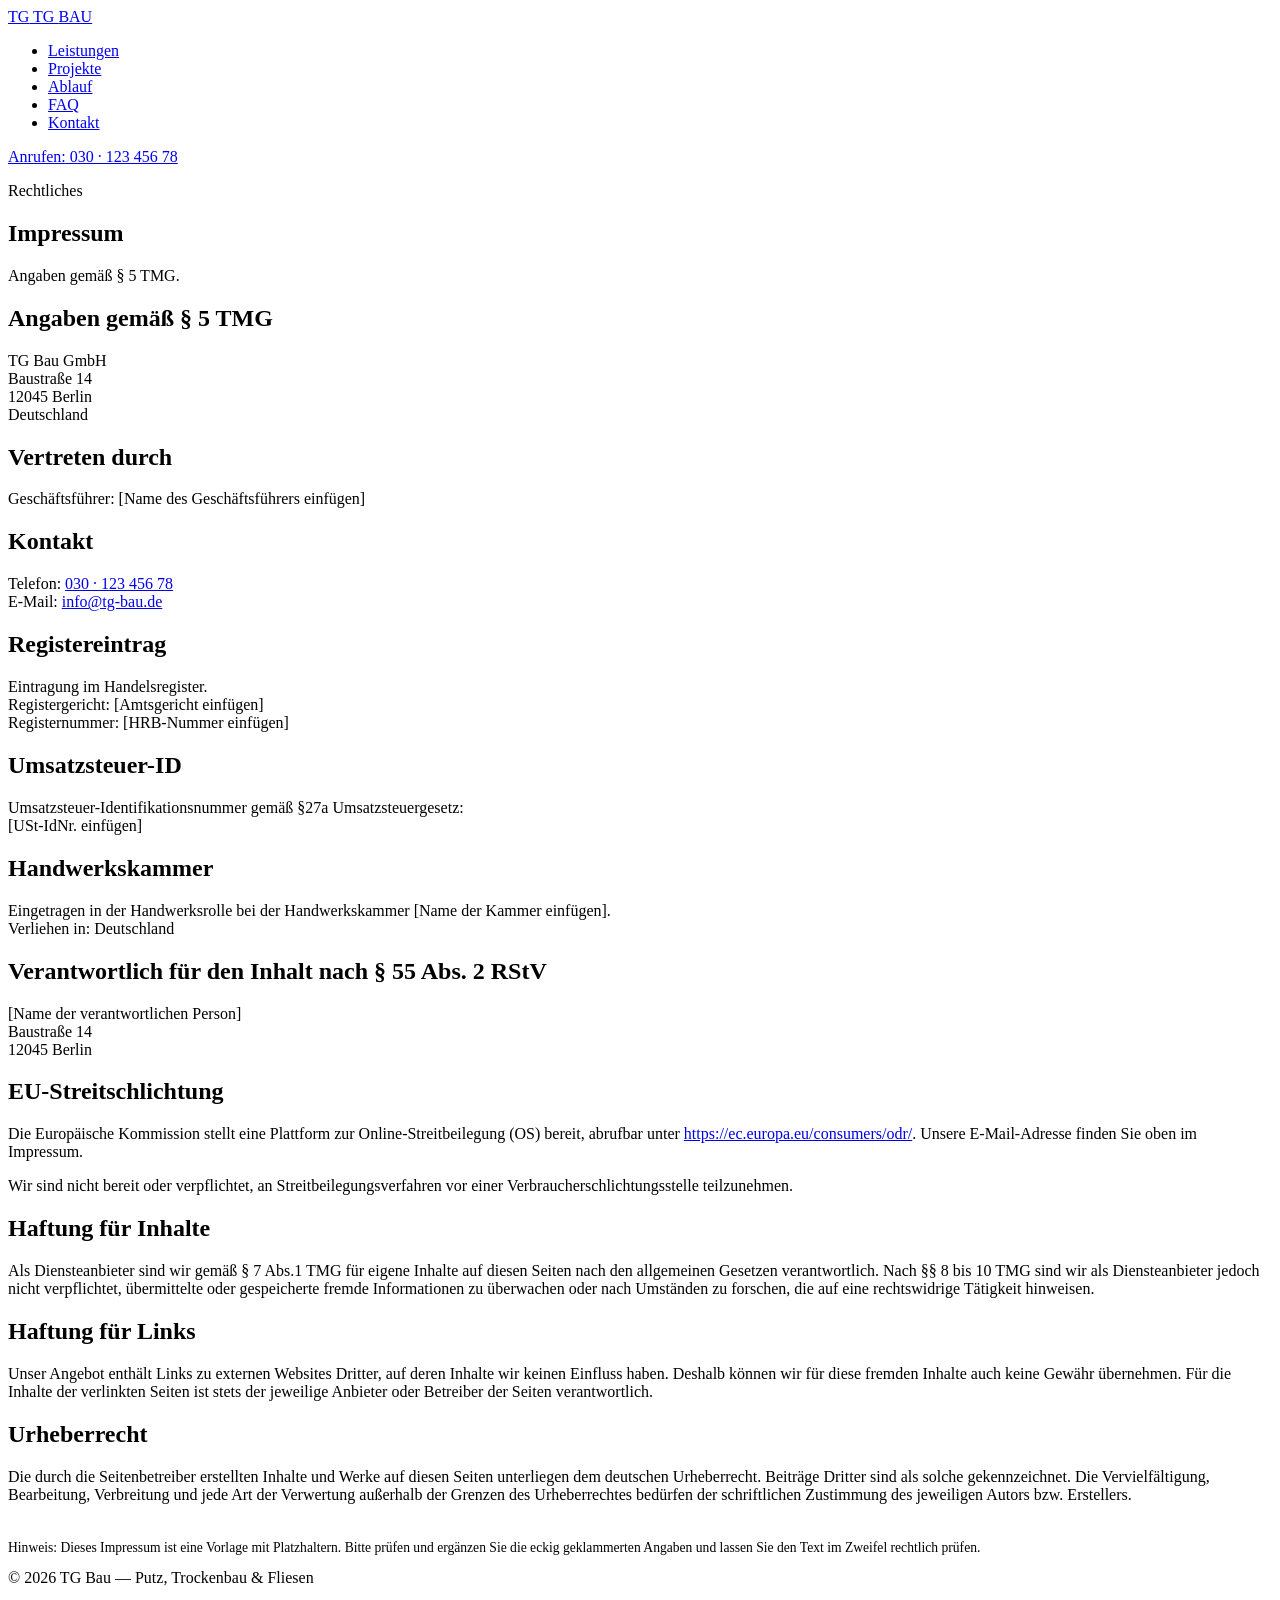
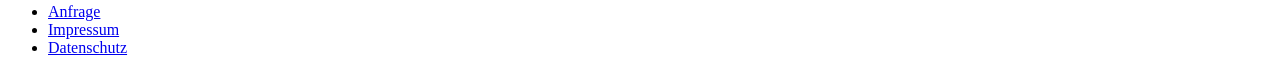
==== index.html @ 4009f26c "Add files via upload" ====
<!DOCTYPE html>
<html lang="de">
<head>
<meta charset="UTF-8">
<meta name="viewport" content="width=device-width, initial-scale=1.0">
<title>Impressum — TG Bau</title>
<link rel="preconnect" href="https://fonts.googleapis.com">
<link rel="preconnect" href="https://fonts.gstatic.com" crossorigin>
<link href="https://fonts.googleapis.com/css2?family=Space+Grotesk:wght@400;500;600;700&family=Inter:wght@400;500;600&family=JetBrains+Mono:wght@400;500&display=swap" rel="stylesheet">
<link rel="stylesheet" href="assets/style.css">
</head>
<body>

<header>
  <nav class="nav">
    <a href="index.html" class="brand">
      <span class="brand-mark">TG</span>
      <span class="brand-text">TG <span>BAU</span></span>
    </a>
    <ul class="nav-links">
      <li><a href="index.html#leistungen">Leistungen</a></li>
      <li><a href="index.html#projekte">Projekte</a></li>
      <li><a href="index.html#ablauf">Ablauf</a></li>
      <li><a href="index.html#faq">FAQ</a></li>
      <li><a href="kontakt.html">Kontakt</a></li>
    </ul>
    <a class="nav-cta" href="tel:+493012345678">
      <span>Anrufen:</span> 030 · 123 456 78
    </a>
  </nav>
</header>

<main>
  <section class="page-header">
    <div class="wrap">
      <p class="eyebrow">Rechtliches</p>
      <h1>Impressum</h1>
      <p>Angaben gemäß § 5 TMG.</p>
    </div>
  </section>

  <section class="legal">
    <div class="wrap">
      <h2>Angaben gemäß § 5 TMG</h2>
      <p>
        TG Bau GmbH<br>
        Baustraße 14<br>
        12045 Berlin<br>
        Deutschland
      </p>

      <h2>Vertreten durch</h2>
      <p>Geschäftsführer: [Name des Geschäftsführers einfügen]</p>

      <h2>Kontakt</h2>
      <p>
        Telefon: <a href="tel:+493012345678">030 · 123 456 78</a><br>
        E-Mail: <a href="mailto:info@tg-bau.de">info@tg-bau.de</a>
      </p>

      <h2>Registereintrag</h2>
      <p>
        Eintragung im Handelsregister.<br>
        Registergericht: [Amtsgericht einfügen]<br>
        Registernummer: [HRB-Nummer einfügen]
      </p>

      <h2>Umsatzsteuer-ID</h2>
      <p>
        Umsatzsteuer-Identifikationsnummer gemäß §27a Umsatzsteuergesetz:<br>
        [USt-IdNr. einfügen]
      </p>

      <h2>Handwerkskammer</h2>
      <p>
        Eingetragen in der Handwerksrolle bei der Handwerkskammer [Name der Kammer einfügen].<br>
        Verliehen in: Deutschland
      </p>

      <h2>Verantwortlich für den Inhalt nach § 55 Abs. 2 RStV</h2>
      <p>
        [Name der verantwortlichen Person]<br>
        Baustraße 14<br>
        12045 Berlin
      </p>

      <h2>EU-Streitschlichtung</h2>
      <p>
        Die Europäische Kommission stellt eine Plattform zur Online-Streitbeilegung (OS) bereit, abrufbar unter
        <a href="https://ec.europa.eu/consumers/odr/" target="_blank" rel="noopener">https://ec.europa.eu/consumers/odr/</a>.
        Unsere E-Mail-Adresse finden Sie oben im Impressum.
      </p>
      <p>
        Wir sind nicht bereit oder verpflichtet, an Streitbeilegungsverfahren vor einer
        Verbraucherschlichtungsstelle teilzunehmen.
      </p>

      <h2>Haftung für Inhalte</h2>
      <p>
        Als Diensteanbieter sind wir gemäß § 7 Abs.1 TMG für eigene Inhalte auf diesen Seiten nach den
        allgemeinen Gesetzen verantwortlich. Nach §§ 8 bis 10 TMG sind wir als Diensteanbieter jedoch nicht
        verpflichtet, übermittelte oder gespeicherte fremde Informationen zu überwachen oder nach Umständen
        zu forschen, die auf eine rechtswidrige Tätigkeit hinweisen.
      </p>

      <h2>Haftung für Links</h2>
      <p>
        Unser Angebot enthält Links zu externen Websites Dritter, auf deren Inhalte wir keinen Einfluss haben.
        Deshalb können wir für diese fremden Inhalte auch keine Gewähr übernehmen. Für die Inhalte der
        verlinkten Seiten ist stets der jeweilige Anbieter oder Betreiber der Seiten verantwortlich.
      </p>

      <h2>Urheberrecht</h2>
      <p>
        Die durch die Seitenbetreiber erstellten Inhalte und Werke auf diesen Seiten unterliegen dem deutschen
        Urheberrecht. Beiträge Dritter sind als solche gekennzeichnet. Die Vervielfältigung, Bearbeitung,
        Verbreitung und jede Art der Verwertung außerhalb der Grenzen des Urheberrechtes bedürfen der
        schriftlichen Zustimmung des jeweiligen Autors bzw. Erstellers.
      </p>

      <p style="margin-top:36px;font-size:0.85rem;">
        Hinweis: Dieses Impressum ist eine Vorlage mit Platzhaltern. Bitte prüfen und ergänzen Sie die
        eckig geklammerten Angaben und lassen Sie den Text im Zweifel rechtlich prüfen.
      </p>
    </div>
  </section>
</main>

<footer>
  <div class="wrap footer-inner">
    <span>© 2026 TG Bau — Putz, Trockenbau &amp; Fliesen</span>
    <ul class="footer-links">
      <li><a href="kontakt.html">Anfrage</a></li>
      <li><a href="impressum.html">Impressum</a></li>
      <li><a href="datenschutz.html">Datenschutz</a></li>
    </ul>
  </div>
</footer>

</body>
</html>
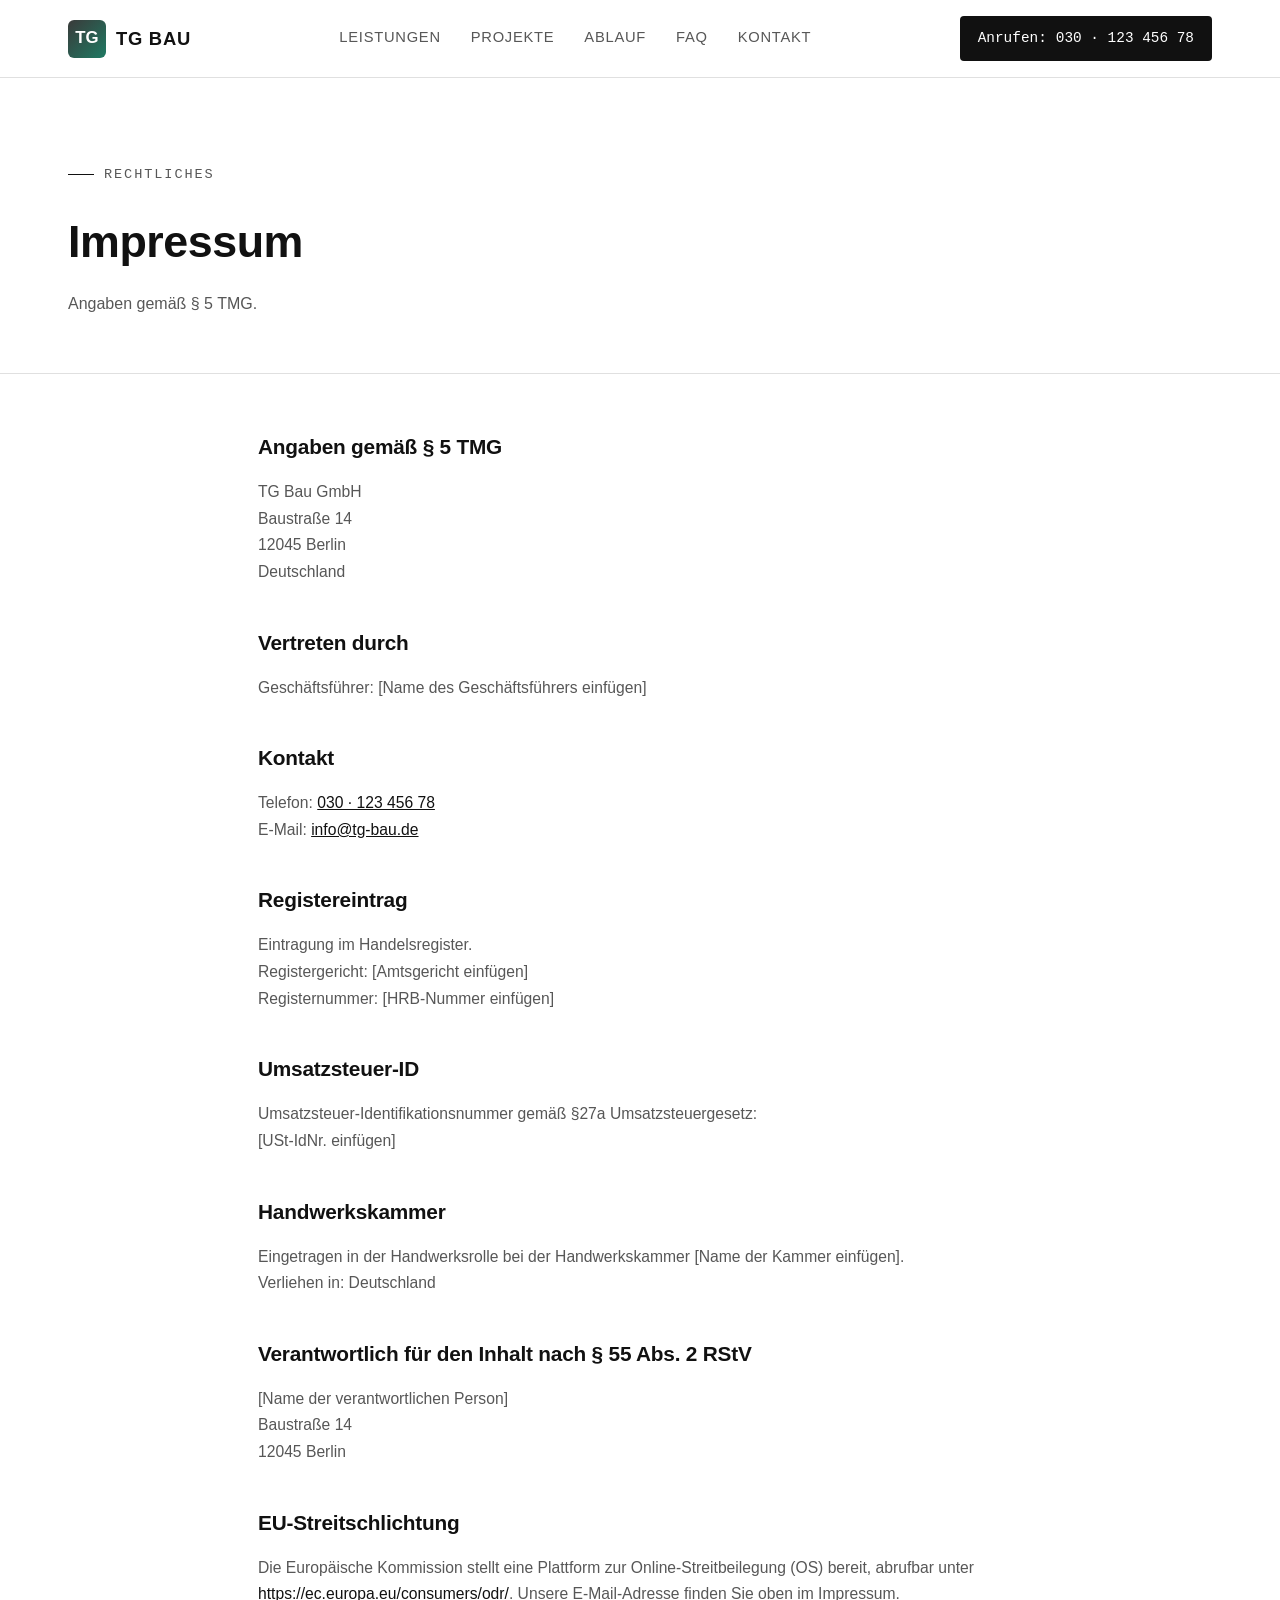
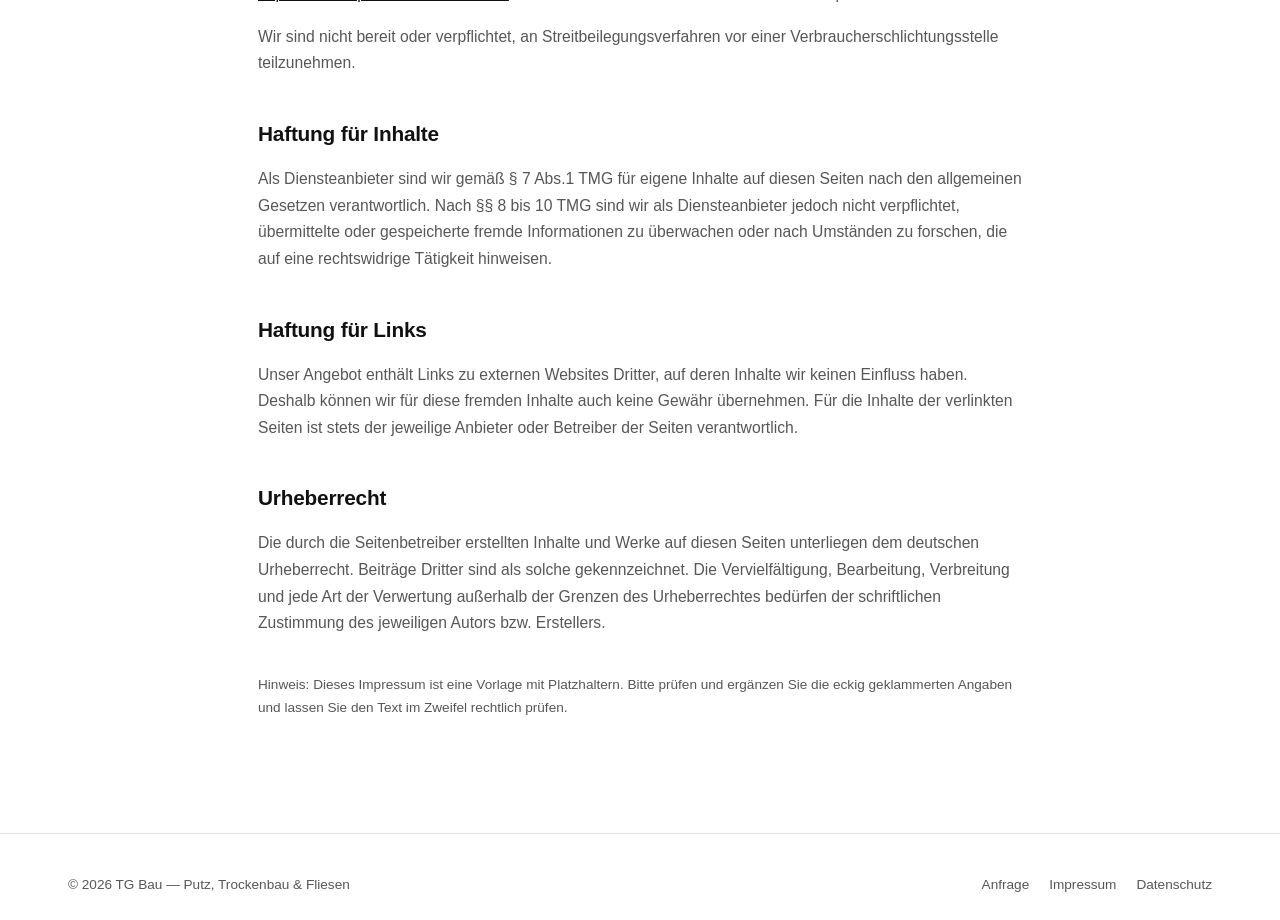
==== commit e5a3ced5: "Update stylesheet link in index.html" ====
--- a/index.html
+++ b/index.html
@@ -7,7 +7,7 @@
 <link rel="preconnect" href="https://fonts.googleapis.com">
 <link rel="preconnect" href="https://fonts.gstatic.com" crossorigin>
 <link href="https://fonts.googleapis.com/css2?family=Space+Grotesk:wght@400;500;600;700&family=Inter:wght@400;500;600&family=JetBrains+Mono:wght@400;500&display=swap" rel="stylesheet">
-<link rel="stylesheet" href="assets/style.css">
+<link rel="stylesheet" href="style.css">
 </head>
 <body>
 
--- a/style.css
+++ b/style.css
@@ -0,0 +1,416 @@
+  :root{
+    --cream:#FFFFFF;
+    --cream-deep:#F5F5F5;
+    --white:#FFFFFF;
+    --ink:#111111;
+    --steel:#575757;
+    --line:rgba(0,0,0,0.12);
+
+    --clay:#3A3A3A;
+    --clay-deep:#111111;
+    --clay-tint:#ECECEC;
+
+    --slate:#2A5C8A;
+    --slate-deep:#1E4260;
+    --slate-tint:#E4ECF3;
+
+    --teal:#1F7A63;
+    --teal-deep:#155845;
+    --teal-tint:#E1F0EA;
+
+    --radius:4px;
+    --maxw:1200px;
+  }
+
+  *{box-sizing:border-box;}
+  html{scroll-behavior:smooth;}
+  body{
+    margin:0;background:var(--cream);color:var(--ink);
+    font-family:'Inter',sans-serif;font-size:16px;line-height:1.6;
+    -webkit-font-smoothing:antialiased;
+  }
+  h1,h2,h3,h4{
+    font-family:'Space Grotesk',sans-serif;
+    letter-spacing:-0.01em;margin:0;color:var(--ink);
+  }
+  .mono{font-family:'JetBrains Mono',monospace;letter-spacing:0.02em;}
+  a{color:inherit;}
+  img,svg{max-width:100%;display:block;}
+  .wrap{max-width:var(--maxw);margin:0 auto;padding:0 28px;}
+
+  a:focus-visible,button:focus-visible,input:focus-visible,textarea:focus-visible,select:focus-visible{
+    outline:3px solid var(--clay-deep);outline-offset:2px;
+  }
+
+  /* ---------- HEADER ---------- */
+  header{
+    position:sticky;top:0;z-index:50;
+    background:rgba(255,255,255,0.9);
+    backdrop-filter:blur(8px);
+    border-bottom:1px solid var(--line);
+  }
+  .nav{
+    display:flex;align-items:center;justify-content:space-between;
+    padding:16px 28px;max-width:var(--maxw);margin:0 auto;
+  }
+  .brand{
+    display:flex;align-items:center;gap:10px;text-decoration:none;
+  }
+  .brand-mark{
+    width:38px;height:38px;border-radius:6px;
+    background:linear-gradient(135deg,var(--clay),var(--teal));
+    display:flex;align-items:center;justify-content:center;
+    font-family:'Space Grotesk',sans-serif;color:var(--white);font-weight:700;font-size:1.05rem;
+    flex-shrink:0;
+  }
+  .brand-text{
+    font-family:'Space Grotesk',sans-serif;font-size:1.15rem;font-weight:700;
+    letter-spacing:0.04em;color:var(--ink);
+  }
+  .brand-text span{color:var(--clay-deep);}
+  .nav-links{display:flex;gap:30px;list-style:none;margin:0;padding:0;}
+  .nav-links li{position:relative;}
+  .nav-links a{
+    color:var(--steel);text-decoration:none;font-size:0.92rem;
+    text-transform:uppercase;letter-spacing:0.05em;
+    padding-bottom:4px;display:inline-block;
+  }
+  .nav-links a::after{
+    content:"";position:absolute;left:0;bottom:-2px;height:2px;width:0%;
+    background:var(--clay);transition:width .25s ease;
+  }
+  .nav-links a:hover{color:var(--ink);}
+  .nav-links a:hover::after{width:100%;}
+  .nav-cta{
+    display:flex;align-items:center;gap:9px;
+    background:var(--ink);color:var(--white);text-decoration:none;
+    font-family:'JetBrains Mono',monospace;font-size:0.9rem;
+    padding:11px 18px;border-radius:var(--radius);
+    transition:background .2s, transform .15s;white-space:nowrap;
+  }
+  .nav-cta:hover{background:var(--clay-deep);transform:translateY(-1px);}
+
+  /* ---------- HERO ---------- */
+  .hero{
+    position:relative;overflow:hidden;padding:96px 0 84px;
+  }
+  .hero-blob{
+    position:absolute;border-radius:50%;filter:blur(50px);opacity:0.35;pointer-events:none;
+    animation:drift 16s ease-in-out infinite;
+  }
+  .blob-a{width:380px;height:380px;background:var(--clay-tint);top:-120px;right:-80px;}
+  .blob-b{width:300px;height:300px;background:var(--teal-tint);bottom:-100px;left:-60px;animation-delay:-8s;}
+  @keyframes drift{
+    0%,100%{transform:translate(0,0) scale(1);}
+    50%{transform:translate(20px,-25px) scale(1.06);}
+  }
+  .hero-facade{
+    position:absolute;right:-40px;top:50%;transform:translateY(-50%);
+    width:46%;max-width:520px;opacity:0.06;pointer-events:none;
+  }
+  .hero-grid{
+    position:relative;z-index:1;display:grid;grid-template-columns:1.05fr 0.95fr;gap:56px;align-items:center;
+  }
+  .eyebrow{
+    font-family:'JetBrains Mono',monospace;color:var(--clay-deep);font-size:0.85rem;
+    letter-spacing:0.14em;text-transform:uppercase;margin-bottom:20px;
+    display:flex;align-items:center;gap:10px;
+  }
+  .eyebrow::before{content:"";width:26px;height:1px;background:var(--clay-deep);}
+  .hero h1{
+    font-size:clamp(2.4rem,5vw,3.8rem);line-height:1.05;font-weight:700;
+  }
+  .hero .word{display:inline-block;opacity:0;transform:translateY(18px);animation:wordIn .6s ease forwards;}
+  .hero .word:nth-child(1){animation-delay:.05s;}
+  .hero .word:nth-child(2){animation-delay:.15s;color:var(--clay-deep);}
+  .hero .word:nth-child(3){animation-delay:.25s;}
+  .hero .word:nth-child(4){animation-delay:.35s;color:var(--slate-deep);}
+  .hero .word:nth-child(5){animation-delay:.45s;}
+  .hero .word:nth-child(6){animation-delay:.55s;color:var(--teal-deep);}
+  @keyframes wordIn{to{opacity:1;transform:translateY(0);}}
+  .hero p.lead{
+    max-width:48ch;margin-top:24px;font-size:1.1rem;color:var(--steel);
+    opacity:0;animation:fadeUp .7s ease forwards;animation-delay:.7s;
+  }
+  .hero-actions{
+    display:flex;gap:14px;flex-wrap:wrap;margin-top:34px;
+    opacity:0;animation:fadeUp .7s ease forwards;animation-delay:.85s;
+  }
+  @keyframes fadeUp{from{opacity:0;transform:translateY(14px);}to{opacity:1;transform:translateY(0);}}
+
+  .btn{
+    display:inline-flex;align-items:center;gap:10px;padding:15px 26px;
+    font-family:'JetBrains Mono',monospace;font-size:0.92rem;text-decoration:none;
+    border-radius:var(--radius);border:1px solid transparent;cursor:pointer;
+    transition:transform .15s ease, background .2s, border-color .2s, box-shadow .2s;
+  }
+  .btn:hover{transform:translateY(-2px);}
+  .btn-primary{background:var(--ink);color:var(--white);box-shadow:0 8px 20px -8px rgba(17,17,17,0.5);}
+  .btn-primary:hover{background:var(--clay-deep);}
+  .btn-outline{border-color:var(--ink);color:var(--ink);}
+  .btn-outline:hover{background:var(--ink);color:var(--white);}
+
+  /* before/after slider */
+  .ba-wrap{
+    position:relative;border-radius:14px;overflow:hidden;
+    aspect-ratio:4/3.1;box-shadow:0 30px 60px -25px rgba(42,38,32,0.35);
+    opacity:0;animation:fadeUp .8s ease forwards;animation-delay:.3s;
+  }
+  .ba-layer{position:absolute;inset:0;}
+  .ba-before{background:
+      radial-gradient(circle at 15% 20%, rgba(0,0,0,0.08) 0, transparent 3%),
+      radial-gradient(circle at 65% 10%, rgba(0,0,0,0.07) 0, transparent 2.6%),
+      radial-gradient(circle at 40% 55%, rgba(0,0,0,0.09) 0, transparent 3.4%),
+      radial-gradient(circle at 80% 60%, rgba(0,0,0,0.06) 0, transparent 2.2%),
+      radial-gradient(circle at 25% 80%, rgba(0,0,0,0.08) 0, transparent 3%),
+      radial-gradient(circle at 90% 90%, rgba(0,0,0,0.07) 0, transparent 2.6%),
+      linear-gradient(160deg,#d7d7d7,#b9b9b9);
+    background-size:220px 220px,190px 190px,240px 240px,180px 180px,210px 210px,200px 200px,100% 100%;
+  }
+  .ba-after{
+    background:linear-gradient(155deg,#ffffff,#f2f2f2 60%,#e6e6e6);
+    clip-path:inset(0 0 0 50%);
+  }
+  .ba-after::after{
+    content:"";position:absolute;inset:0;
+    background:linear-gradient(115deg, transparent 40%, rgba(255,255,255,0.55) 50%, transparent 60%);
+  }
+  .ba-handle{
+    position:absolute;top:0;bottom:0;left:50%;width:3px;background:var(--white);
+    transform:translateX(-50%);box-shadow:0 0 0 1px rgba(0,0,0,0.08);
+    pointer-events:none;
+  }
+  .ba-handle::before{
+    content:"↔";position:absolute;top:50%;left:50%;transform:translate(-50%,-50%);
+    width:44px;height:44px;background:var(--white);border-radius:50%;
+    display:flex;align-items:center;justify-content:center;font-size:1.1rem;color:var(--ink);
+    box-shadow:0 6px 16px -4px rgba(0,0,0,0.3);
+  }
+  .ba-range{
+    position:absolute;inset:0;width:100%;height:100%;margin:0;
+    opacity:0;cursor:ew-resize;appearance:none;
+  }
+  .ba-tag{
+    position:absolute;top:16px;font-family:'JetBrains Mono',monospace;font-size:0.75rem;
+    letter-spacing:0.08em;text-transform:uppercase;color:var(--white);
+    background:rgba(42,38,32,0.55);padding:6px 12px;border-radius:20px;pointer-events:none;
+  }
+  .ba-tag-before{left:16px;}
+  .ba-tag-after{right:16px;}
+  .ba-caption{
+    margin-top:14px;font-family:'JetBrains Mono',monospace;font-size:0.82rem;color:var(--steel);
+    text-align:center;
+  }
+
+  /* ---------- TRUST / STATS ---------- */
+  .stats{background:var(--white);border-top:1px solid var(--line);border-bottom:1px solid var(--line);}
+  .stats-inner{
+    max-width:var(--maxw);margin:0 auto;padding:40px 28px;
+    display:grid;grid-template-columns:repeat(4,1fr);gap:24px;text-align:center;
+  }
+  .stat-num{font-family:'Space Grotesk',sans-serif;font-size:2.4rem;font-weight:700;color:var(--clay-deep);}
+  .stat-lbl{font-family:'JetBrains Mono',monospace;font-size:0.8rem;color:var(--steel);text-transform:uppercase;letter-spacing:0.06em;margin-top:4px;}
+
+  /* ---------- SECTIONS GENERIC ---------- */
+  .section{padding:96px 0;}
+  .section-head{max-width:640px;margin:0 auto 56px;text-align:center;}
+  .section-head .eyebrow{justify-content:center;}
+  .section-head h2{font-size:clamp(1.9rem,4vw,2.6rem);}
+  .section-head p{margin-top:16px;color:var(--steel);font-size:1.05rem;}
+
+  /* ---------- PROJEKTE ---------- */
+  .projects{background:var(--cream-deep);}
+  .project-grid{
+    display:grid;grid-template-columns:repeat(3,1fr);gap:26px;
+  }
+  .project-card{
+    background:var(--white);border-radius:12px;overflow:hidden;
+    border:1px solid var(--line);
+    transition:transform .35s ease, box-shadow .35s ease;
+  }
+  .project-card:hover{transform:translateY(-6px);box-shadow:0 20px 36px -18px rgba(17,17,17,0.25);}
+  .project-thumb{height:150px;position:relative;overflow:hidden;transition:transform .5s ease;}
+  .project-card:hover .project-thumb{transform:scale(1.06);}
+  .project-body{padding:22px 22px 26px;}
+  .project-size{
+    display:inline-block;font-size:0.8rem;color:var(--white);background:var(--ink);
+    padding:5px 11px;border-radius:20px;margin-bottom:12px;
+  }
+  .project-body h3{font-size:1.12rem;margin-bottom:8px;font-weight:600;}
+  .project-body p{margin:0;color:var(--steel);font-size:0.92rem;}
+
+  /* ---------- SERVICES ---------- */
+  .services{background:var(--cream);}
+  .service-cards{display:grid;grid-template-columns:repeat(3,1fr);gap:28px;}
+  .service-card{
+    background:var(--white);border-radius:14px;padding:34px 30px 30px;
+    border:1px solid var(--line);
+    transition:transform .3s ease, box-shadow .3s ease;
+  }
+  .service-card:hover{transform:translateY(-8px);box-shadow:0 24px 40px -20px rgba(42,38,32,0.25);}
+  .swatch{
+    width:100%;height:110px;border-radius:10px;margin-bottom:22px;position:relative;overflow:hidden;
+  }
+  .swatch-putz{
+    background:
+      radial-gradient(circle at 20% 30%, rgba(0,0,0,0.06) 0, transparent 3%),
+      radial-gradient(circle at 60% 15%, rgba(0,0,0,0.05) 0, transparent 2.4%),
+      radial-gradient(circle at 40% 60%, rgba(0,0,0,0.07) 0, transparent 3%),
+      radial-gradient(circle at 80% 70%, rgba(0,0,0,0.05) 0, transparent 2.4%),
+      radial-gradient(circle at 15% 85%, rgba(0,0,0,0.06) 0, transparent 2.8%),
+      linear-gradient(155deg,var(--clay-tint),#d4d4d4);
+    background-size:70px 70px,60px 60px,80px 80px,55px 55px,65px 65px,100% 100%;
+  }
+  .swatch-trockenbau{
+    background:linear-gradient(155deg,var(--slate-tint),#c7dde6);
+    background-image:
+      linear-gradient(155deg,var(--slate-tint),#c7dde6),
+      repeating-linear-gradient(90deg, rgba(55,83,99,0.18) 0 2px, transparent 2px 96px),
+      repeating-linear-gradient(0deg, rgba(55,83,99,0.1) 0 1px, transparent 1px 28px);
+  }
+  .swatch-fliesen{
+    background-image:
+      repeating-linear-gradient(90deg, rgba(31,97,83,0.22) 0 2px, transparent 2px 40px),
+      repeating-linear-gradient(0deg, rgba(31,97,83,0.22) 0 2px, transparent 2px 40px),
+      linear-gradient(155deg,var(--teal-tint),#bfe4d8);
+  }
+  .service-card h3{font-size:1.4rem;margin-bottom:8px;}
+  .service-tag{
+    font-family:'JetBrains Mono',monospace;font-size:0.78rem;text-transform:none;
+    color:var(--steel);margin-bottom:16px;display:block;
+  }
+  .service-list{list-style:none;margin:0 0 22px;padding:0;display:grid;gap:9px;}
+  .service-list li{display:flex;gap:9px;font-size:0.94rem;color:var(--ink);}
+  .service-list li::before{content:"✓";color:var(--clay-deep);font-weight:600;flex-shrink:0;}
+  .service-card.slate .service-list li::before{color:var(--slate-deep);}
+  .service-card.teal .service-list li::before{color:var(--teal-deep);}
+  .service-link{
+    font-family:'JetBrains Mono',monospace;font-size:0.88rem;color:var(--clay-deep);
+    text-decoration:none;display:inline-flex;align-items:center;gap:6px;
+  }
+  .service-card.slate .service-link{color:var(--slate-deep);}
+  .service-card.teal .service-link{color:var(--teal-deep);}
+  .service-link .arrow{transition:transform .2s ease;}
+  .service-link:hover .arrow{transform:translateX(4px);}
+
+  /* ---------- ABLAUF ---------- */
+  .process{background:var(--white);}
+  .process-steps{display:grid;grid-template-columns:repeat(4,1fr);gap:22px;}
+  .step{
+    background:var(--cream);border-radius:12px;padding:28px 22px;
+    border:1px solid var(--line);position:relative;
+  }
+  .step-num{
+    font-family:'JetBrains Mono',monospace;color:var(--clay-deep);font-size:0.85rem;
+    display:inline-flex;align-items:center;justify-content:center;
+    width:30px;height:30px;border-radius:50%;background:var(--clay-tint);
+    margin-bottom:16px;
+  }
+  .step h4{font-size:1.08rem;margin-bottom:8px;}
+  .step p{margin:0;color:var(--steel);font-size:0.92rem;}
+
+  /* ---------- FAQ ---------- */
+  .faq{background:var(--cream);}
+  .faq-list{max-width:760px;margin:0 auto;display:grid;gap:12px;}
+  .faq-item{background:var(--white);border:1px solid var(--line);border-radius:10px;overflow:hidden;}
+  .faq-q{
+    width:100%;text-align:left;background:none;border:none;cursor:pointer;
+    padding:20px 22px;display:flex;justify-content:space-between;align-items:center;gap:16px;
+    font-family:'Space Grotesk',sans-serif;font-size:1.02rem;text-transform:none;letter-spacing:0;color:var(--ink);
+  }
+  .faq-q .plus{
+    width:26px;height:26px;border-radius:50%;background:var(--clay-tint);color:var(--clay-deep);
+    flex-shrink:0;display:flex;align-items:center;justify-content:center;
+    transition:transform .3s ease, background .3s ease;font-size:1rem;
+  }
+  .faq-item.open .faq-q .plus{transform:rotate(135deg);background:var(--clay);color:var(--white);}
+  .faq-a{
+    max-height:0;overflow:hidden;transition:max-height .35s ease;
+  }
+  .faq-a p{margin:0;padding:0 22px 20px;color:var(--steel);font-size:0.96rem;}
+
+  /* ---------- CONTACT ---------- */
+  .contact{background:var(--ink);color:var(--white);}
+  .contact .eyebrow{color:var(--clay-tint);}
+  .contact .eyebrow::before{background:var(--clay-tint);}
+  .contact .section-head p{color:#cfc9bd;}
+  .contact-grid{display:grid;grid-template-columns:1.1fr 1fr;gap:56px;}
+  form{display:grid;gap:16px;}
+  .form-row{display:grid;grid-template-columns:1fr 1fr;gap:16px;}
+  label{
+    font-family:'JetBrains Mono',monospace;font-size:0.74rem;text-transform:uppercase;
+    letter-spacing:0.08em;color:#cfc9bd;display:block;margin-bottom:8px;
+  }
+  input,textarea,select{
+    width:100%;padding:13px 14px;background:rgba(255,255,255,0.07);
+    border:1px solid rgba(255,255,255,0.2);border-radius:var(--radius);
+    color:var(--white);font-family:'Inter',sans-serif;font-size:0.98rem;
+  }
+  input::placeholder,textarea::placeholder{color:rgba(255,255,255,0.4);}
+  textarea{resize:vertical;min-height:110px;}
+  .form-submit{
+    margin-top:4px;background:var(--clay);color:var(--white);border:none;
+    padding:15px 26px;font-family:'JetBrains Mono',monospace;font-size:0.92rem;
+    border-radius:var(--radius);cursor:pointer;justify-self:start;
+    transition:background .2s, transform .15s;
+  }
+  .form-submit:hover{background:var(--clay-deep);transform:translateY(-2px);}
+  .form-note{font-size:0.82rem;color:#a8a191;margin-top:2px;}
+  .contact-info dt{
+    font-family:'JetBrains Mono',monospace;font-size:0.75rem;color:var(--clay-tint);
+    text-transform:uppercase;letter-spacing:0.1em;margin-top:24px;
+  }
+  .contact-info dt:first-child{margin-top:0;}
+  .contact-info dd{margin:6px 0 0;font-size:1.08rem;}
+  .contact-info a{text-decoration:none;color:var(--white);border-bottom:1px solid rgba(255,255,255,0.3);}
+  .contact-info a:hover{border-color:var(--clay-tint);color:var(--clay-tint);}
+
+  /* ---------- FOOTER ---------- */
+  footer{background:#FFFFFF;padding:40px 0 24px;border-top:1px solid var(--line);}
+  .footer-inner{
+    display:flex;justify-content:space-between;align-items:center;flex-wrap:wrap;gap:14px;
+    font-size:0.85rem;color:var(--steel);
+  }
+  .footer-links{display:flex;gap:20px;list-style:none;padding:0;margin:0;}
+  .footer-links a{text-decoration:none;color:var(--steel);}
+  .footer-links a:hover{color:var(--clay-deep);}
+
+  /* ---------- REVEAL ---------- */
+  .reveal{opacity:0;transform:translateY(24px);transition:opacity .7s ease, transform .7s ease;}
+  .reveal.is-visible{opacity:1;transform:translateY(0);}
+
+  @media (prefers-reduced-motion: reduce){
+    html{scroll-behavior:auto;}
+    .reveal,.hero .word,.hero p.lead,.hero-actions,.ba-wrap{opacity:1;transform:none;animation:none;}
+    .hero-blob{animation:none;}
+    .btn:hover,.service-card:hover{transform:none;}
+  }
+
+  /* ---------- RESPONSIVE ---------- */
+  @media (max-width: 980px){
+    .nav-links{display:none;}
+    .hero-grid{grid-template-columns:1fr;}
+    .service-cards{grid-template-columns:1fr;}
+    .project-grid{grid-template-columns:1fr 1fr;}
+    .process-steps{grid-template-columns:1fr 1fr;}
+    .contact-grid{grid-template-columns:1fr;}
+    .stats-inner{grid-template-columns:1fr 1fr;}
+  }
+  @media (max-width: 560px){
+    .form-row{grid-template-columns:1fr;}
+    .process-steps{grid-template-columns:1fr;}
+    .project-grid{grid-template-columns:1fr;}
+    .nav-cta span{display:none;}
+  }
+
+  /* ---------- EINFACHE INHALTSSEITEN (Impressum, Datenschutz, Kontakt) ---------- */
+  .page-header{padding:72px 0 40px;border-bottom:1px solid var(--line);}
+  .page-header h1{font-size:clamp(2rem,4vw,2.8rem);}
+  .page-header p{color:var(--steel);margin-top:14px;max-width:60ch;}
+  .legal{padding:56px 0 100px;}
+  .legal .wrap{max-width:820px;}
+  .legal h2{font-size:1.3rem;margin-top:40px;margin-bottom:12px;}
+  .legal h2:first-child{margin-top:0;}
+  .legal p, .legal li{color:var(--steel);font-size:0.98rem;line-height:1.7;}
+  .legal a{color:var(--ink);text-decoration:underline;}
+  .legal ul{padding-left:20px;}
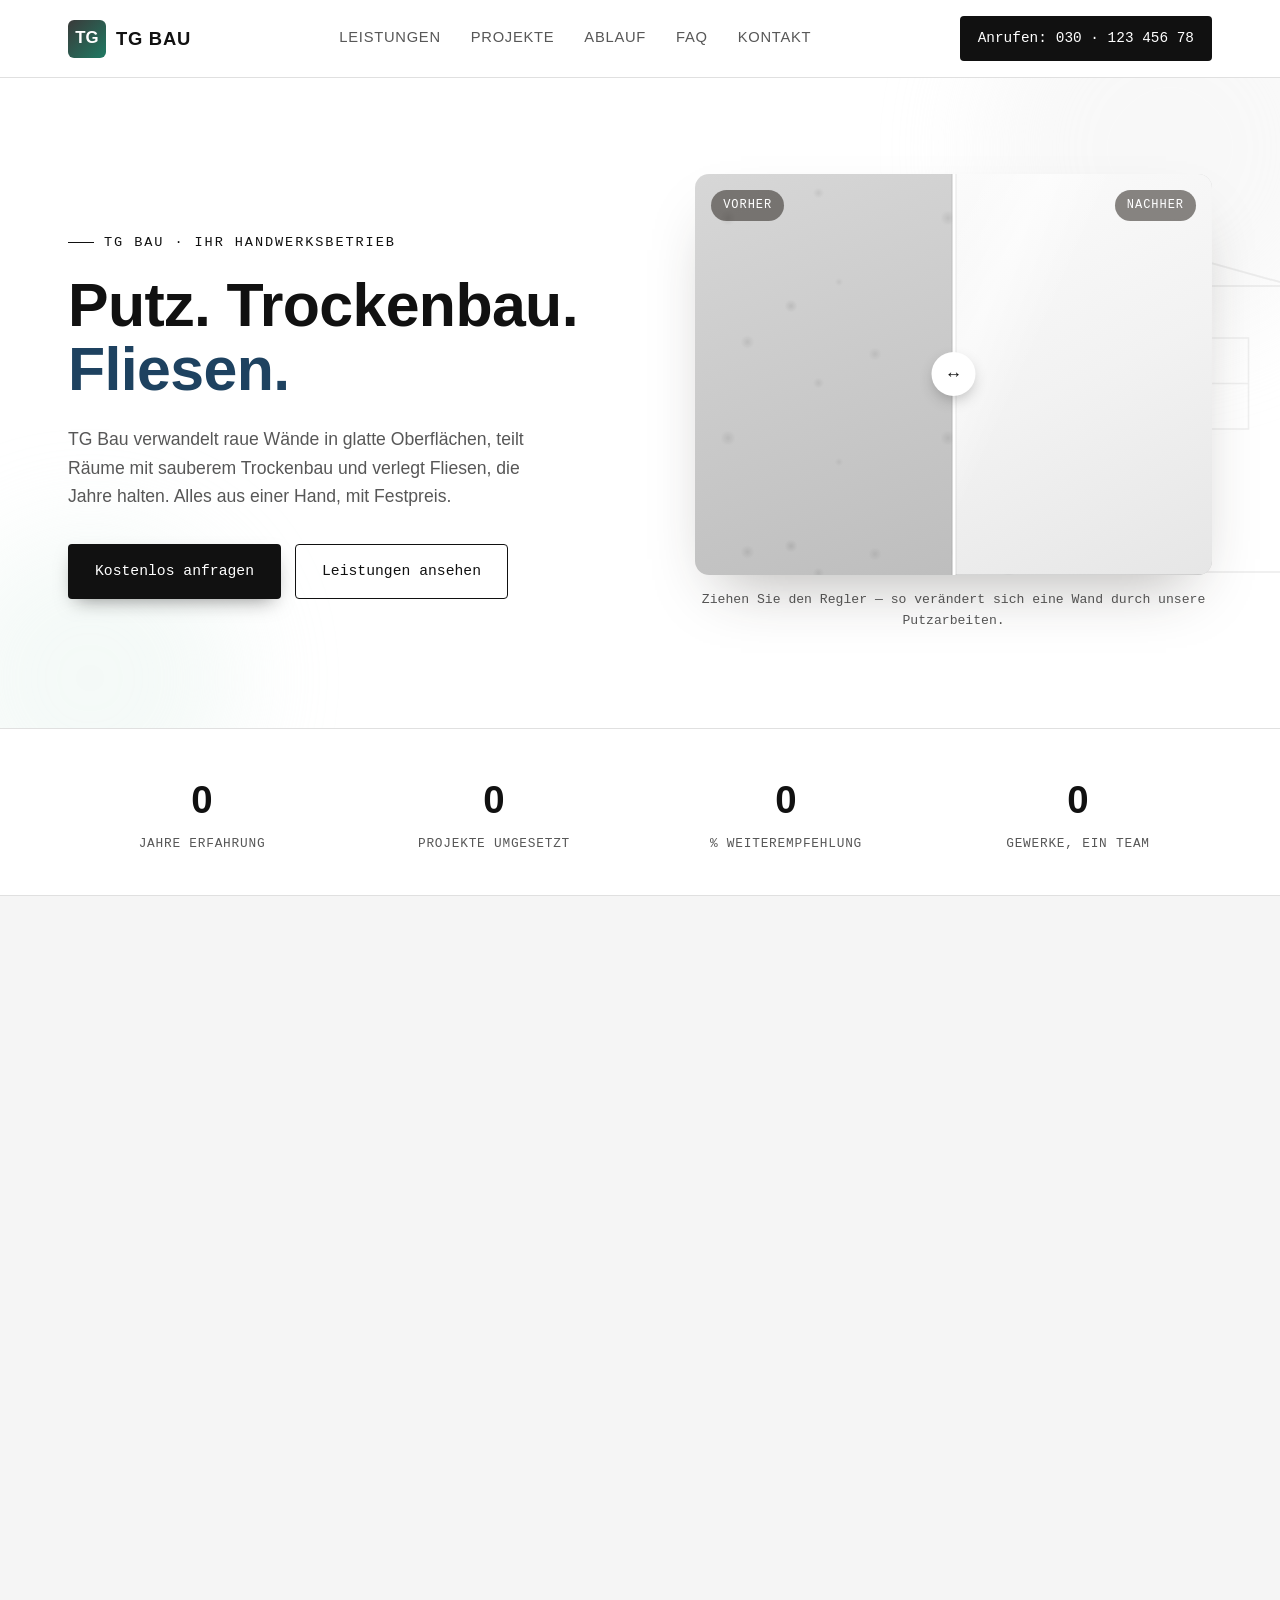
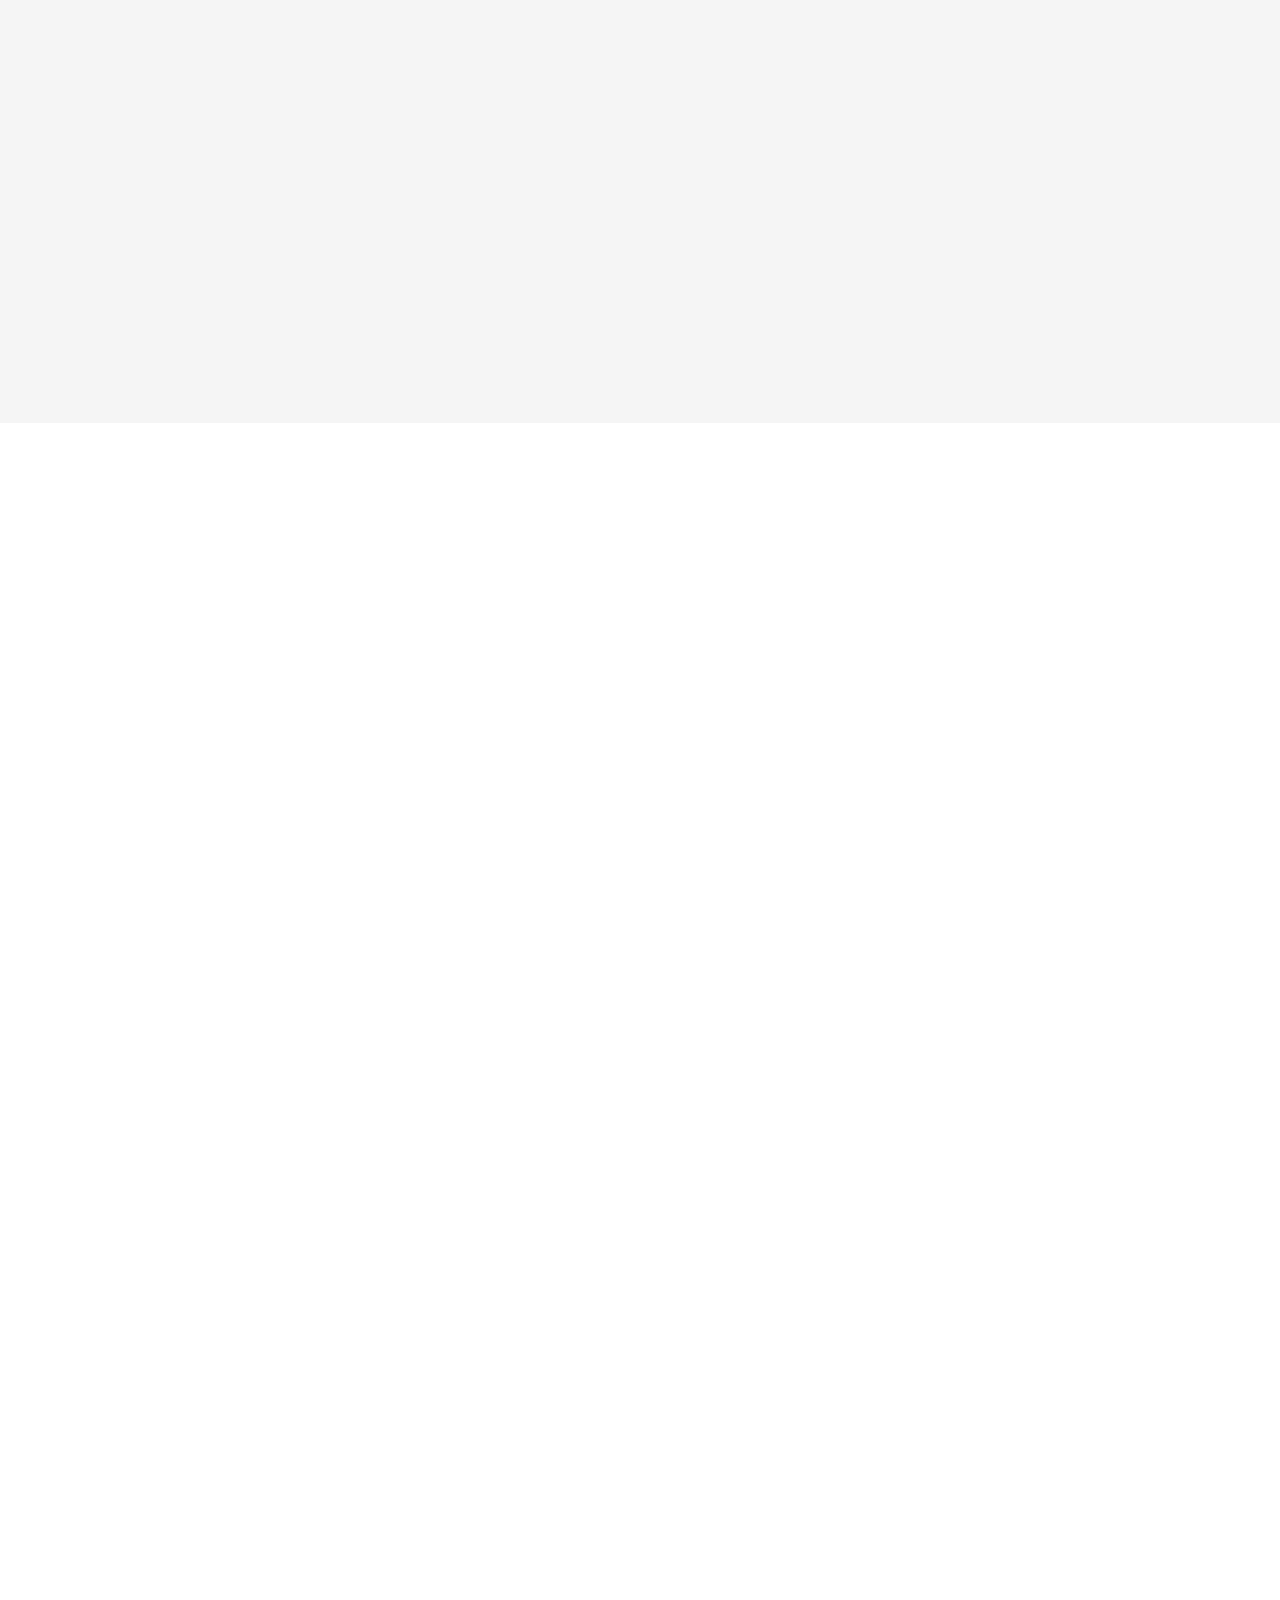
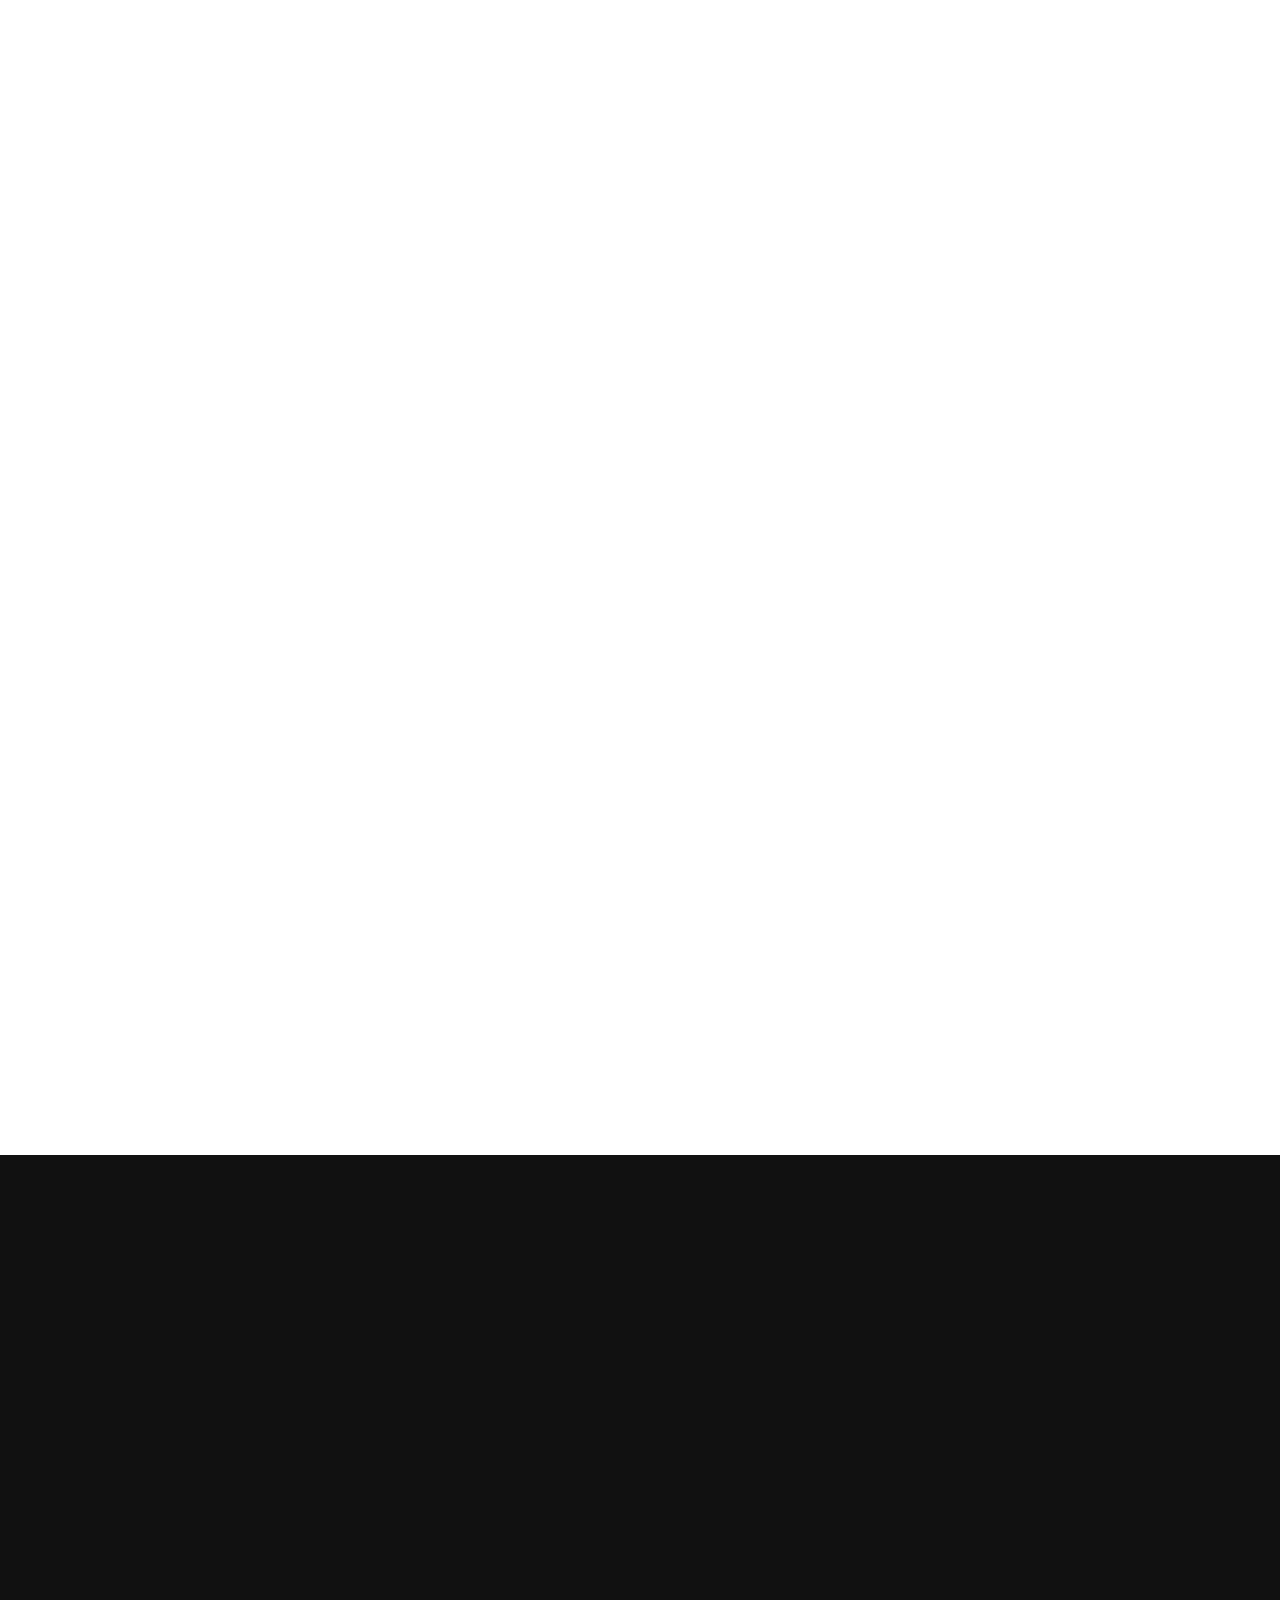
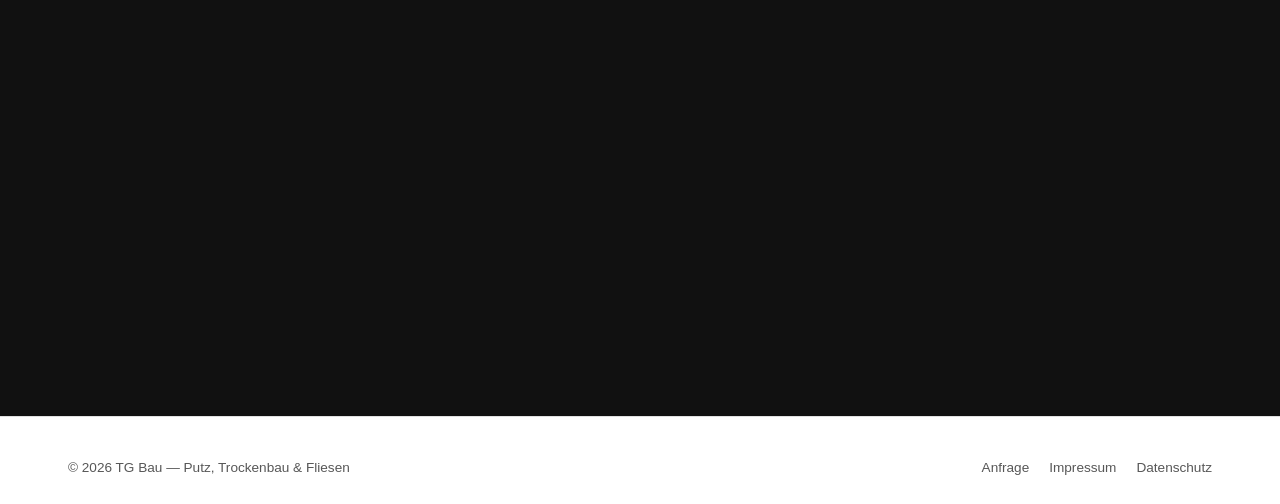
==== commit 6a69eac4: "Update index.html" ====
--- a/index.html
+++ b/index.html
@@ -3,7 +3,7 @@
 <head>
 <meta charset="UTF-8">
 <meta name="viewport" content="width=device-width, initial-scale=1.0">
-<title>Impressum — TG Bau</title>
+<title>TG Bau — Putz, Trockenbau & Fliesen</title>
 <link rel="preconnect" href="https://fonts.googleapis.com">
 <link rel="preconnect" href="https://fonts.gstatic.com" crossorigin>
 <link href="https://fonts.googleapis.com/css2?family=Space+Grotesk:wght@400;500;600;700&family=Inter:wght@400;500;600&family=JetBrains+Mono:wght@400;500&display=swap" rel="stylesheet">
@@ -13,16 +13,16 @@
 
 <header>
   <nav class="nav">
-    <a href="index.html" class="brand">
+    <a href="#top" class="brand">
       <span class="brand-mark">TG</span>
       <span class="brand-text">TG <span>BAU</span></span>
     </a>
     <ul class="nav-links">
-      <li><a href="index.html#leistungen">Leistungen</a></li>
-      <li><a href="index.html#projekte">Projekte</a></li>
-      <li><a href="index.html#ablauf">Ablauf</a></li>
-      <li><a href="index.html#faq">FAQ</a></li>
-      <li><a href="kontakt.html">Kontakt</a></li>
+      <li><a href="#leistungen">Leistungen</a></li>
+      <li><a href="#projekte">Projekte</a></li>
+      <li><a href="#ablauf">Ablauf</a></li>
+      <li><a href="#faq">FAQ</a></li>
+      <li><a href="#kontakt">Kontakt</a></li>
     </ul>
     <a class="nav-cta" href="tel:+493012345678">
       <span>Anrufen:</span> 030 · 123 456 78
@@ -30,100 +30,307 @@
   </nav>
 </header>
 
-<main>
-  <section class="page-header">
-    <div class="wrap">
-      <p class="eyebrow">Rechtliches</p>
-      <h1>Impressum</h1>
-      <p>Angaben gemäß § 5 TMG.</p>
-    </div>
-  </section>
-
-  <section class="legal">
-    <div class="wrap">
-      <h2>Angaben gemäß § 5 TMG</h2>
-      <p>
-        TG Bau GmbH<br>
-        Baustraße 14<br>
-        12045 Berlin<br>
-        Deutschland
-      </p>
-
-      <h2>Vertreten durch</h2>
-      <p>Geschäftsführer: [Name des Geschäftsführers einfügen]</p>
-
-      <h2>Kontakt</h2>
-      <p>
-        Telefon: <a href="tel:+493012345678">030 · 123 456 78</a><br>
-        E-Mail: <a href="mailto:info@tg-bau.de">info@tg-bau.de</a>
-      </p>
-
-      <h2>Registereintrag</h2>
-      <p>
-        Eintragung im Handelsregister.<br>
-        Registergericht: [Amtsgericht einfügen]<br>
-        Registernummer: [HRB-Nummer einfügen]
-      </p>
-
-      <h2>Umsatzsteuer-ID</h2>
-      <p>
-        Umsatzsteuer-Identifikationsnummer gemäß §27a Umsatzsteuergesetz:<br>
-        [USt-IdNr. einfügen]
-      </p>
-
-      <h2>Handwerkskammer</h2>
-      <p>
-        Eingetragen in der Handwerksrolle bei der Handwerkskammer [Name der Kammer einfügen].<br>
-        Verliehen in: Deutschland
-      </p>
-
-      <h2>Verantwortlich für den Inhalt nach § 55 Abs. 2 RStV</h2>
-      <p>
-        [Name der verantwortlichen Person]<br>
-        Baustraße 14<br>
-        12045 Berlin
-      </p>
-
-      <h2>EU-Streitschlichtung</h2>
-      <p>
-        Die Europäische Kommission stellt eine Plattform zur Online-Streitbeilegung (OS) bereit, abrufbar unter
-        <a href="https://ec.europa.eu/consumers/odr/" target="_blank" rel="noopener">https://ec.europa.eu/consumers/odr/</a>.
-        Unsere E-Mail-Adresse finden Sie oben im Impressum.
-      </p>
-      <p>
-        Wir sind nicht bereit oder verpflichtet, an Streitbeilegungsverfahren vor einer
-        Verbraucherschlichtungsstelle teilzunehmen.
-      </p>
-
-      <h2>Haftung für Inhalte</h2>
-      <p>
-        Als Diensteanbieter sind wir gemäß § 7 Abs.1 TMG für eigene Inhalte auf diesen Seiten nach den
-        allgemeinen Gesetzen verantwortlich. Nach §§ 8 bis 10 TMG sind wir als Diensteanbieter jedoch nicht
-        verpflichtet, übermittelte oder gespeicherte fremde Informationen zu überwachen oder nach Umständen
-        zu forschen, die auf eine rechtswidrige Tätigkeit hinweisen.
-      </p>
-
-      <h2>Haftung für Links</h2>
-      <p>
-        Unser Angebot enthält Links zu externen Websites Dritter, auf deren Inhalte wir keinen Einfluss haben.
-        Deshalb können wir für diese fremden Inhalte auch keine Gewähr übernehmen. Für die Inhalte der
-        verlinkten Seiten ist stets der jeweilige Anbieter oder Betreiber der Seiten verantwortlich.
-      </p>
-
-      <h2>Urheberrecht</h2>
-      <p>
-        Die durch die Seitenbetreiber erstellten Inhalte und Werke auf diesen Seiten unterliegen dem deutschen
-        Urheberrecht. Beiträge Dritter sind als solche gekennzeichnet. Die Vervielfältigung, Bearbeitung,
-        Verbreitung und jede Art der Verwertung außerhalb der Grenzen des Urheberrechtes bedürfen der
-        schriftlichen Zustimmung des jeweiligen Autors bzw. Erstellers.
-      </p>
-
-      <p style="margin-top:36px;font-size:0.85rem;">
-        Hinweis: Dieses Impressum ist eine Vorlage mit Platzhaltern. Bitte prüfen und ergänzen Sie die
-        eckig geklammerten Angaben und lassen Sie den Text im Zweifel rechtlich prüfen.
-      </p>
-    </div>
-  </section>
+<main id="top">
+
+  <!-- HERO -->
+  <section class="hero">
+    <div class="hero-blob blob-a" aria-hidden="true"></div>
+    <div class="hero-blob blob-b" aria-hidden="true"></div>
+    <svg class="hero-facade" viewBox="0 0 400 300" aria-hidden="true">
+      <rect x="20" y="60" width="360" height="220" fill="none" stroke="#111" stroke-width="1.5"/>
+      <path d="M20 60 L200 10 L380 60" fill="none" stroke="#111" stroke-width="1.5"/>
+      <rect x="55" y="100" width="60" height="70" fill="none" stroke="#111" stroke-width="1.2"/>
+      <rect x="170" y="100" width="60" height="70" fill="none" stroke="#111" stroke-width="1.2"/>
+      <rect x="285" y="100" width="60" height="70" fill="none" stroke="#111" stroke-width="1.2"/>
+      <rect x="170" y="190" width="60" height="90" fill="none" stroke="#111" stroke-width="1.2"/>
+      <line x1="85" y1="100" x2="85" y2="170" stroke="#111" stroke-width="1"/>
+      <line x1="55" y1="135" x2="115" y2="135" stroke="#111" stroke-width="1"/>
+      <line x1="200" y1="100" x2="200" y2="170" stroke="#111" stroke-width="1"/>
+      <line x1="170" y1="135" x2="230" y2="135" stroke="#111" stroke-width="1"/>
+      <line x1="315" y1="100" x2="315" y2="170" stroke="#111" stroke-width="1"/>
+      <line x1="285" y1="135" x2="345" y2="135" stroke="#111" stroke-width="1"/>
+      <line x1="0" y1="280" x2="400" y2="280" stroke="#111" stroke-width="1.5"/>
+    </svg>
+    <div class="wrap hero-grid">
+      <div>
+        <p class="eyebrow">TG Bau · Ihr Handwerksbetrieb</p>
+        <h1>
+          <span class="word">Putz.</span>
+          <span class="word">Trockenbau.</span><br>
+          <span class="word">Fliesen.</span>
+        </h1>
+        <p class="lead">TG Bau verwandelt raue Wände in glatte Oberflächen, teilt Räume mit sauberem Trockenbau und verlegt Fliesen, die Jahre halten. Alles aus einer Hand, mit Festpreis.</p>
+        <div class="hero-actions">
+          <a href="#kontakt" class="btn btn-primary">Kostenlos anfragen</a>
+          <a href="#leistungen" class="btn btn-outline">Leistungen ansehen</a>
+        </div>
+      </div>
+      <div>
+        <div class="ba-wrap">
+          <div class="ba-layer ba-before"></div>
+          <div class="ba-layer ba-after" id="baAfter"></div>
+          <div class="ba-handle" id="baHandle"></div>
+          <input type="range" class="ba-range" id="baRange" min="0" max="100" value="50" aria-label="Vorher-Nachher-Vergleich: raue und geglättete Putzoberfläche">
+          <span class="ba-tag ba-tag-before">Vorher</span>
+          <span class="ba-tag ba-tag-after">Nachher</span>
+        </div>
+        <p class="ba-caption">Ziehen Sie den Regler — so verändert sich eine Wand durch unsere Putzarbeiten.</p>
+      </div>
+    </div>
+  </section>
+
+  <!-- STATS -->
+  <section class="stats">
+    <div class="stats-inner">
+      <div>
+        <div class="stat-num" data-count="18">0</div>
+        <div class="stat-lbl">Jahre Erfahrung</div>
+      </div>
+      <div>
+        <div class="stat-num" data-count="450">0</div>
+        <div class="stat-lbl">Projekte umgesetzt</div>
+      </div>
+      <div>
+        <div class="stat-num" data-count="98">0</div>
+        <div class="stat-lbl">% Weiterempfehlung</div>
+      </div>
+      <div>
+        <div class="stat-num" data-count="3">0</div>
+        <div class="stat-lbl">Gewerke, ein Team</div>
+      </div>
+    </div>
+  </section>
+
+  <!-- PROJEKTE -->
+  <section class="section projects" id="projekte">
+    <div class="wrap">
+      <div class="section-head reveal">
+        <p class="eyebrow">Projekte</p>
+        <h2>Ausgewählte Arbeiten</h2>
+        <p>Ein Auszug aus Projekten, die TG Bau in den letzten Jahren umgesetzt hat.</p>
+      </div>
+
+      <div class="project-grid">
+        <article class="project-card reveal">
+          <div class="project-thumb swatch-putz"></div>
+          <div class="project-body">
+            <span class="project-size mono">210 m²</span>
+            <h3>Altbausanierung Charlottenburg</h3>
+            <p>Innenputz &amp; Rissausbesserung in einem sanierten Gründerzeit-Mehrfamilienhaus.</p>
+          </div>
+        </article>
+        <article class="project-card reveal">
+          <div class="project-thumb swatch-trockenbau"></div>
+          <div class="project-body">
+            <span class="project-size mono">140 m²</span>
+            <h3>Dachgeschossausbau Prenzlauer Berg</h3>
+            <p>Trennwände, Dämmung &amp; abgehängte Decken für ein neues Homeoffice-Loft.</p>
+          </div>
+        </article>
+        <article class="project-card reveal">
+          <div class="project-thumb swatch-fliesen"></div>
+          <div class="project-body">
+            <span class="project-size mono">65 m²</span>
+            <h3>Badsanierung Neukölln</h3>
+            <p>Komplettabdichtung &amp; großformatige Fliesen in zwei Badezimmern.</p>
+          </div>
+        </article>
+        <article class="project-card reveal">
+          <div class="project-thumb swatch-putz"></div>
+          <div class="project-body">
+            <span class="project-size mono">480 m²</span>
+            <h3>Fassadenputz Wohnanlage Spandau</h3>
+            <p>Sanierputz &amp; neuer Außenanstrich für einen kompletten Wohnblock.</p>
+          </div>
+        </article>
+        <article class="project-card reveal">
+          <div class="project-thumb swatch-trockenbau"></div>
+          <div class="project-body">
+            <span class="project-size mono">95 m²</span>
+            <h3>Bürotrennwände Mitte</h3>
+            <p>Schallschutzwände &amp; Deckensegel für ein modernes Coworking-Büro.</p>
+          </div>
+        </article>
+        <article class="project-card reveal">
+          <div class="project-thumb swatch-fliesen"></div>
+          <div class="project-body">
+            <span class="project-size mono">320 m²</span>
+            <h3>Gewerbeküche Friedrichshain</h3>
+            <p>Rutschfeste Bodenfliesen &amp; Wandverkleidung nach Hygienevorgaben.</p>
+          </div>
+        </article>
+      </div>
+    </div>
+  </section>
+
+  <!-- LEISTUNGEN -->
+  <section class="section services" id="leistungen">
+    <div class="wrap">
+      <div class="section-head reveal">
+        <p class="eyebrow">Leistungen</p>
+        <h2>Drei Gewerke, ein Handwerksbetrieb</h2>
+        <p>Von der rohen Wand bis zur fertigen Fliese — TG Bau begleitet Ihr Projekt komplett.</p>
+      </div>
+
+      <div class="service-cards">
+        <div class="service-card clay reveal">
+          <div class="swatch swatch-putz"></div>
+          <span class="service-tag mono">Innen &amp; Außen</span>
+          <h3>Putzarbeiten</h3>
+          <ul class="service-list">
+            <li>Innenputz &amp; Glattputz</li>
+            <li>Fassadenputz &amp; Wärmedämmung</li>
+            <li>Sanierputz bei Feuchtigkeit</li>
+            <li>Rissausbesserung &amp; Altputz-Sanierung</li>
+          </ul>
+          <a href="#kontakt" class="service-link">Angebot anfragen <span class="arrow">→</span></a>
+        </div>
+
+        <div class="service-card slate reveal">
+          <div class="swatch swatch-trockenbau"></div>
+          <span class="service-tag mono">Innenausbau</span>
+          <h3>Trockenbau</h3>
+          <ul class="service-list">
+            <li>Trennwände &amp; Raumteiler</li>
+            <li>Abgehängte Decken</li>
+            <li>Dachgeschossausbau</li>
+            <li>Schall- &amp; Brandschutzwände</li>
+          </ul>
+          <a href="#kontakt" class="service-link">Angebot anfragen <span class="arrow">→</span></a>
+        </div>
+
+        <div class="service-card teal reveal">
+          <div class="swatch swatch-fliesen"></div>
+          <span class="service-tag mono">Bad, Küche &amp; Boden</span>
+          <h3>Fliesen</h3>
+          <ul class="service-list">
+            <li>Bad- &amp; Küchenfliesen</li>
+            <li>Fliesen im Wohn- &amp; Außenbereich</li>
+            <li>Abdichtung nach Norm</li>
+            <li>Große Formate &amp; Feinsteinzeug</li>
+          </ul>
+          <a href="#kontakt" class="service-link">Angebot anfragen <span class="arrow">→</span></a>
+        </div>
+      </div>
+    </div>
+  </section>
+
+  <!-- ABLAUF -->
+  <section class="section process" id="ablauf">
+    <div class="wrap">
+      <div class="section-head reveal">
+        <p class="eyebrow">Ablauf</p>
+        <h2>So läuft die Zusammenarbeit</h2>
+        <p>Klar, planbar, ohne Überraschungen auf der Rechnung.</p>
+      </div>
+      <div class="process-steps reveal">
+        <div class="step">
+          <span class="step-num mono">01</span>
+          <h4>Anfrage</h4>
+          <p>Sie schildern uns Ihr Vorhaben — per Telefon oder Formular.</p>
+        </div>
+        <div class="step">
+          <span class="step-num mono">02</span>
+          <h4>Vor-Ort-Termin</h4>
+          <p>Wir sehen uns die Räume an und nehmen Maß.</p>
+        </div>
+        <div class="step">
+          <span class="step-num mono">03</span>
+          <h4>Festpreisangebot</h4>
+          <p>Sie erhalten ein schriftliches Angebot zum Festpreis.</p>
+        </div>
+        <div class="step">
+          <span class="step-num mono">04</span>
+          <h4>Umsetzung</h4>
+          <p>Unser Team arbeitet sauber und termingerecht — inklusive Abnahme.</p>
+        </div>
+      </div>
+    </div>
+  </section>
+
+  <!-- FAQ -->
+  <section class="section faq" id="faq">
+    <div class="wrap">
+      <div class="section-head reveal">
+        <p class="eyebrow">Häufige Fragen</p>
+        <h2>Gut zu wissen</h2>
+      </div>
+      <div class="faq-list reveal">
+        <div class="faq-item">
+          <button class="faq-q" aria-expanded="false">Wie lange dauert eine Putzsanierung? <span class="plus">+</span></button>
+          <div class="faq-a"><p>Das hängt von der Fläche und dem Zustand des Altputzes ab. Ein normales Zimmer ist meist in 2–4 Tagen fertig, größere Fassaden entsprechend länger. Nach dem Vor-Ort-Termin nennen wir Ihnen einen konkreten Zeitrahmen.</p></div>
+        </div>
+        <div class="faq-item">
+          <button class="faq-q" aria-expanded="false">Muss ich während der Arbeiten ausziehen? <span class="plus">+</span></button>
+          <div class="faq-a"><p>In der Regel nicht. Wir arbeiten raumweise und schotten Staub mit Folien ab, sodass Sie die restliche Wohnung normal nutzen können. Bei größeren Sanierungen sprechen wir das im Vorfeld ab.</p></div>
+        </div>
+        <div class="faq-item">
+          <button class="faq-q" aria-expanded="false">Was kostet Trockenbau pro Quadratmeter? <span class="plus">+</span></button>
+          <div class="faq-a"><p>Der Preis hängt von Wandaufbau, Dämmung und Anzahl der Beplankungen ab. Nach einem kurzen Vor-Ort-Termin erhalten Sie von uns ein unverbindliches Festpreisangebot.</p></div>
+        </div>
+        <div class="faq-item">
+          <button class="faq-q" aria-expanded="false">Verlegt ihr Fliesen inklusive Abdichtung im Bad? <span class="plus">+</span></button>
+          <div class="faq-a"><p>Ja. Wir übernehmen die komplette Badsanierung inklusive normgerechter Abdichtung, damit Feuchtigkeit dauerhaft draußen bleibt.</p></div>
+        </div>
+        <div class="faq-item">
+          <button class="faq-q" aria-expanded="false">Gebt ihr Garantie auf eure Arbeiten? <span class="plus">+</span></button>
+          <div class="faq-a"><p>Ja, auf alle Gewerke geben wir die gesetzliche Gewährleistung. Details besprechen wir individuell in Ihrem Angebot.</p></div>
+        </div>
+      </div>
+    </div>
+  </section>
+
+  <!-- KONTAKT -->
+  <section class="section contact" id="kontakt">
+    <div class="wrap">
+      <div class="section-head reveal">
+        <p class="eyebrow">Kontakt</p>
+        <h2>Jetzt unverbindlich anfragen</h2>
+        <p>Wir melden uns in der Regel innerhalb von 2 Stunden zurück.</p>
+      </div>
+      <div class="contact-grid">
+        <form class="reveal" onsubmit="return handleSubmit(event)">
+          <div class="form-row">
+            <div>
+              <label for="name">Name</label>
+              <input id="name" name="name" type="text" placeholder="Ihr Name" required>
+            </div>
+            <div>
+              <label for="phone">Telefon</label>
+              <input id="phone" name="phone" type="tel" placeholder="Für Rückruf" required>
+            </div>
+          </div>
+          <div>
+            <label for="topic">Worum geht's?</label>
+            <select id="topic" name="topic">
+              <option>Putzarbeiten</option>
+              <option>Trockenbau</option>
+              <option>Fliesen</option>
+              <option>Mehreres / bin mir nicht sicher</option>
+            </select>
+          </div>
+          <div>
+            <label for="message">Nachricht</label>
+            <textarea id="message" name="message" placeholder="Kurz beschreiben, worum es geht …"></textarea>
+          </div>
+          <button class="form-submit" type="submit">Anfrage senden</button>
+          <p class="form-note" id="form-status">Kostenlos &amp; unverbindlich.</p>
+        </form>
+
+        <dl class="contact-info reveal">
+          <dt>Telefon</dt>
+          <dd><a href="tel:+493012345678">030 · 123 456 78</a></dd>
+          <dt>E-Mail</dt>
+          <dd><a href="mailto:info@tg-bau.de">info@tg-bau.de</a></dd>
+          <dt>Adresse</dt>
+          <dd>Baustraße 14, 12045 Berlin</dd>
+          <dt>Geschäftszeiten</dt>
+          <dd>Mo–Fr 7:00–17:00 Uhr</dd>
+        </dl>
+      </div>
+    </div>
+  </section>
+
 </main>
 
 <footer>
@@ -137,5 +344,6 @@
   </div>
 </footer>
 
+<script src="assets/script.js"></script>
 </body>
 </html>
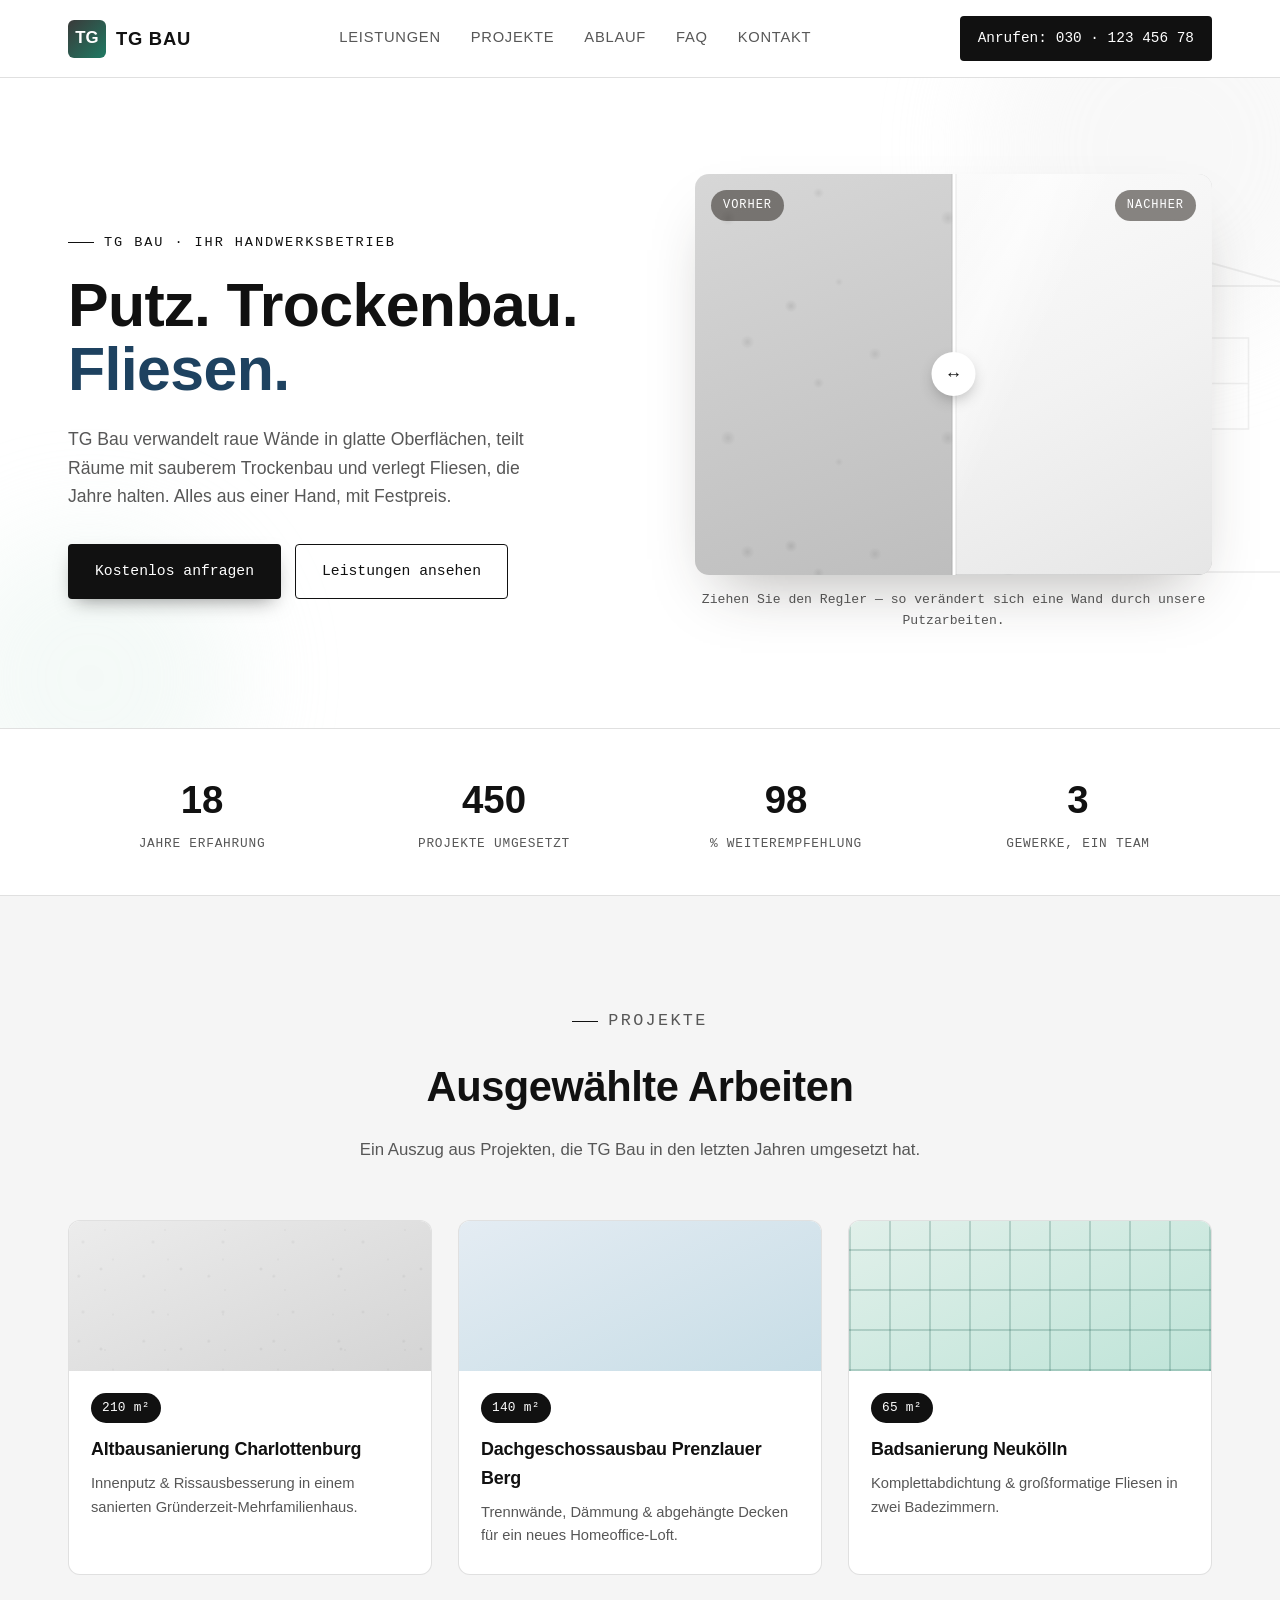
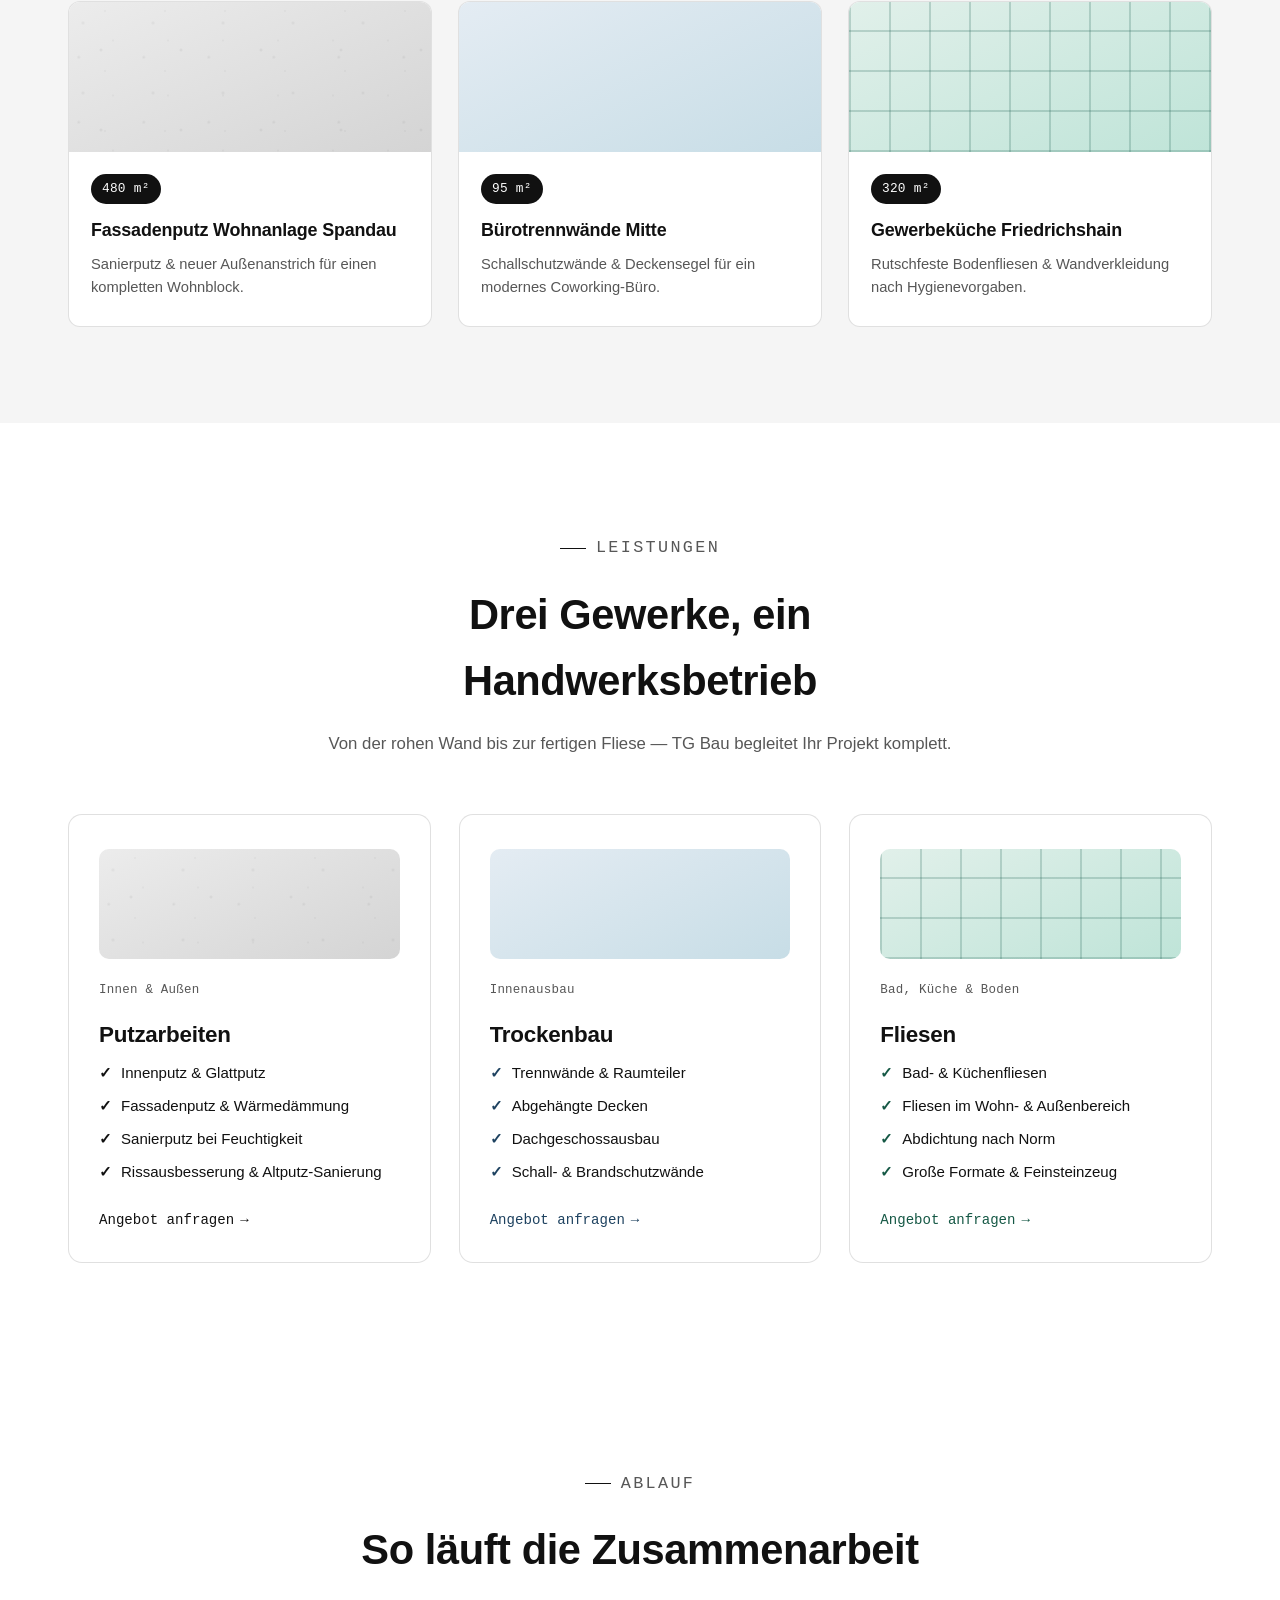
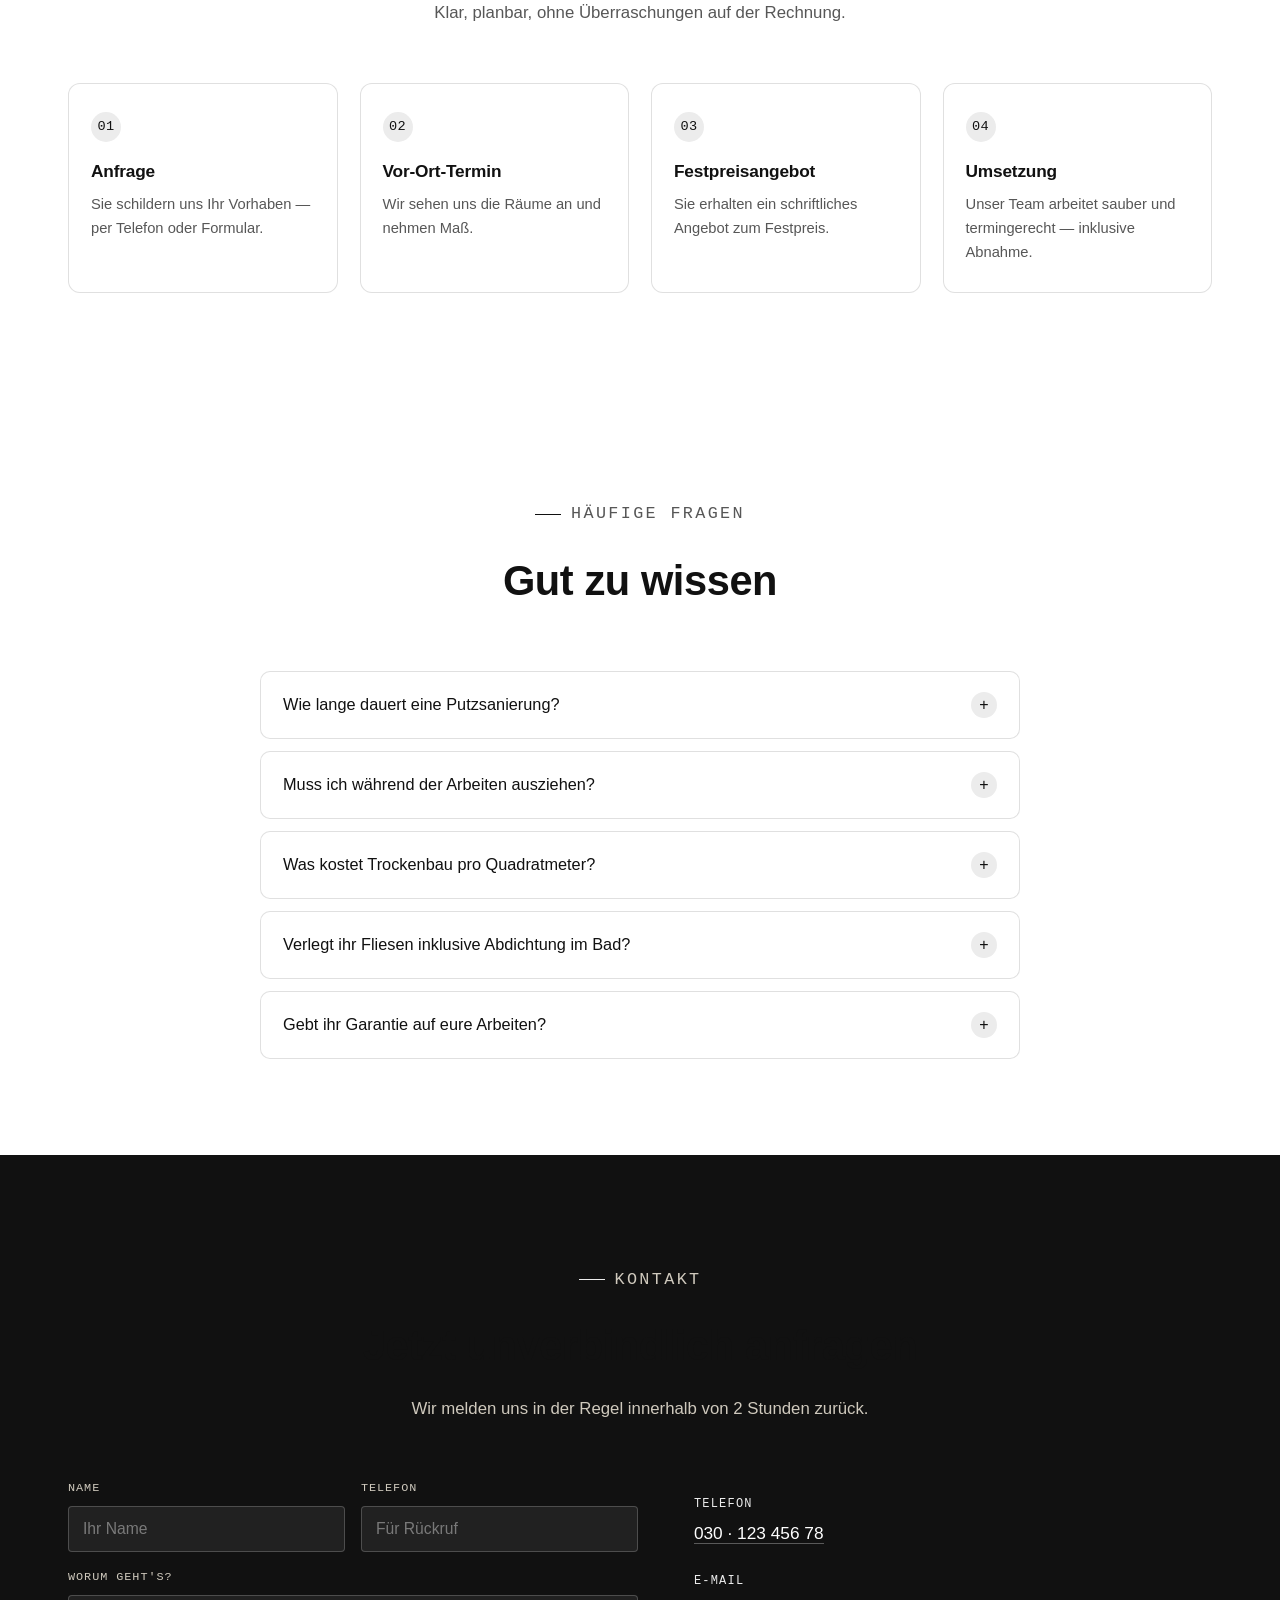
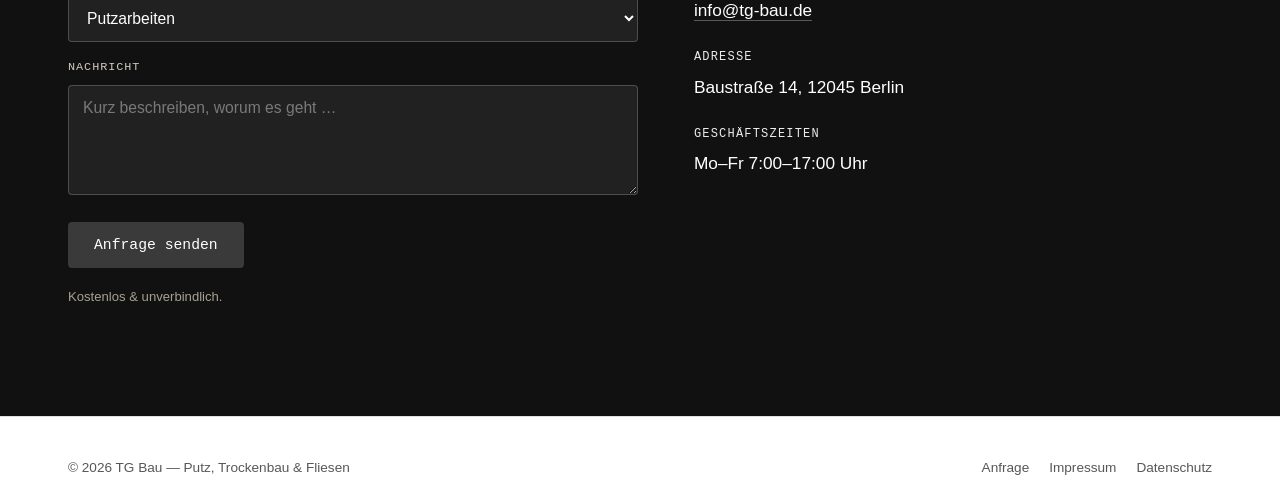
==== commit 8f46bcc2: "Update index.html" ====
--- a/index.html
+++ b/index.html
@@ -344,6 +344,6 @@
   </div>
 </footer>
 
-<script src="assets/script.js"></script>
+<script src="script.js"></script>
 </body>
 </html>
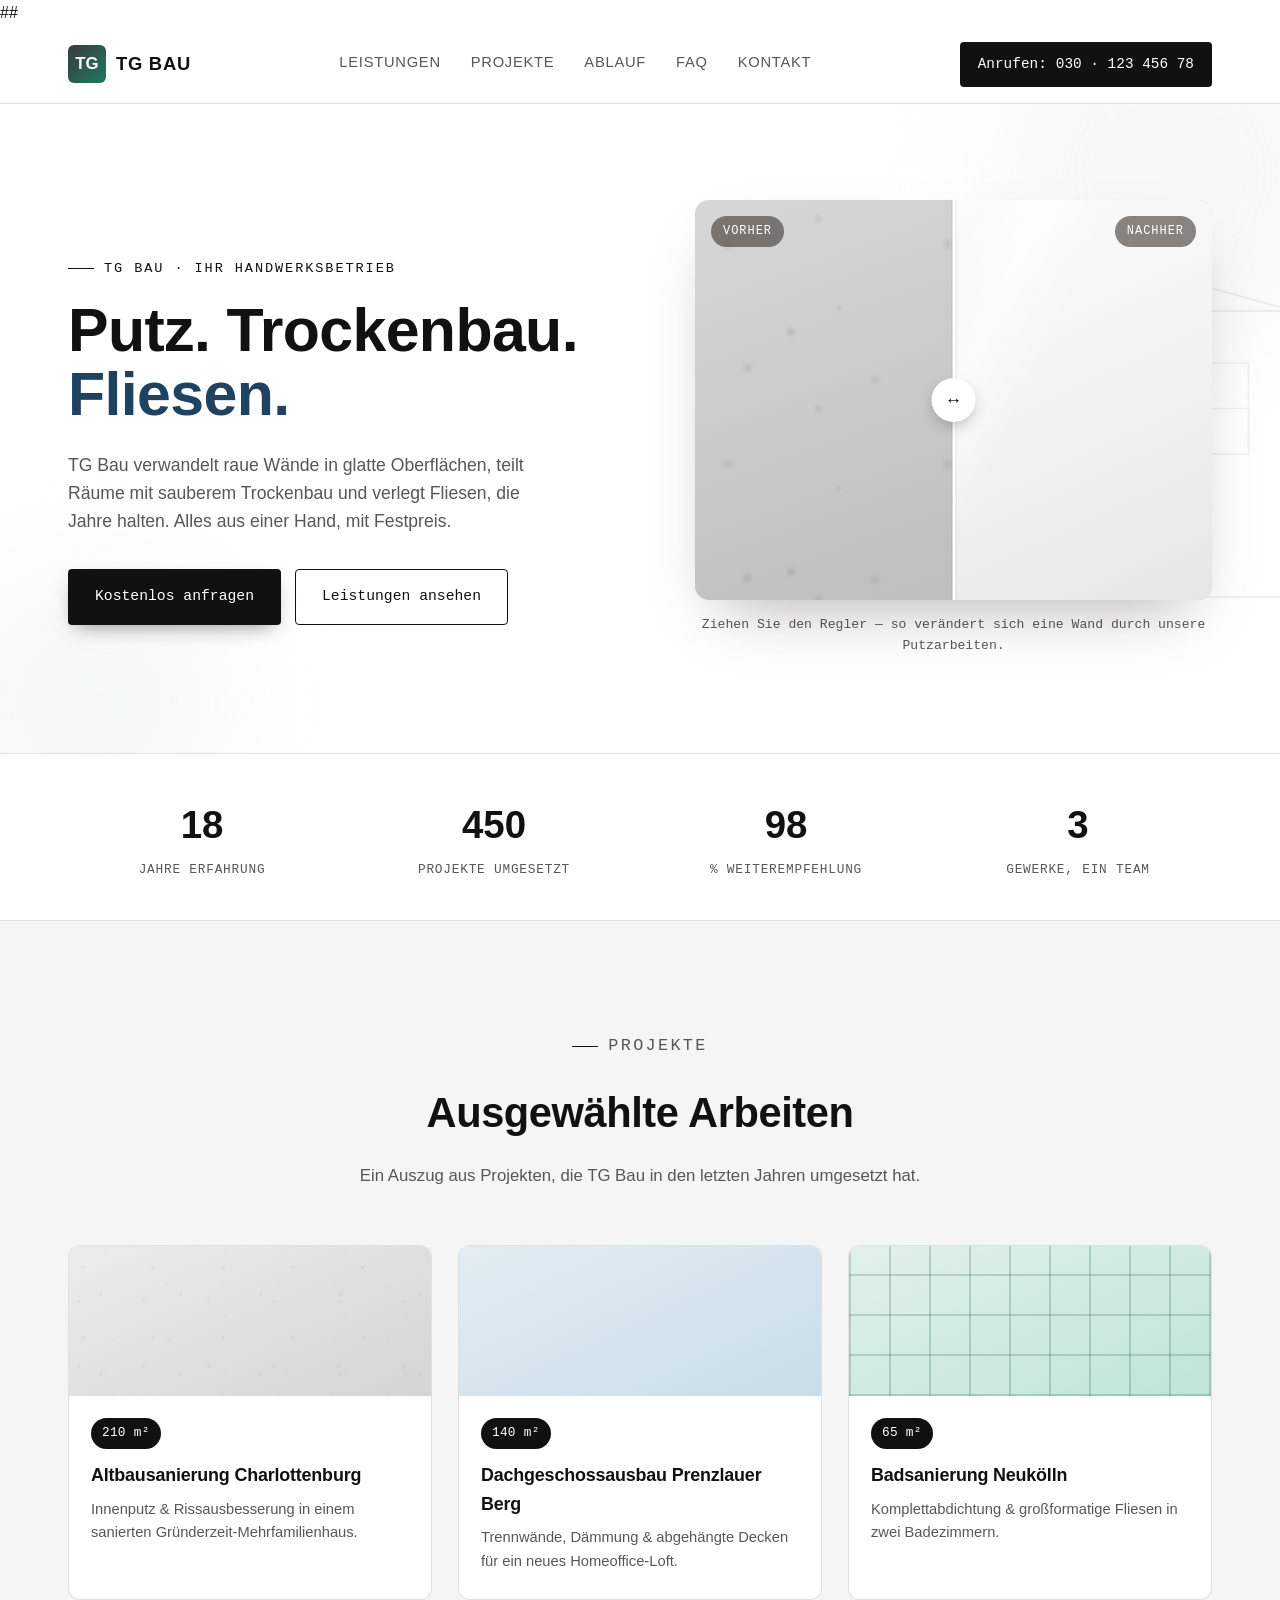
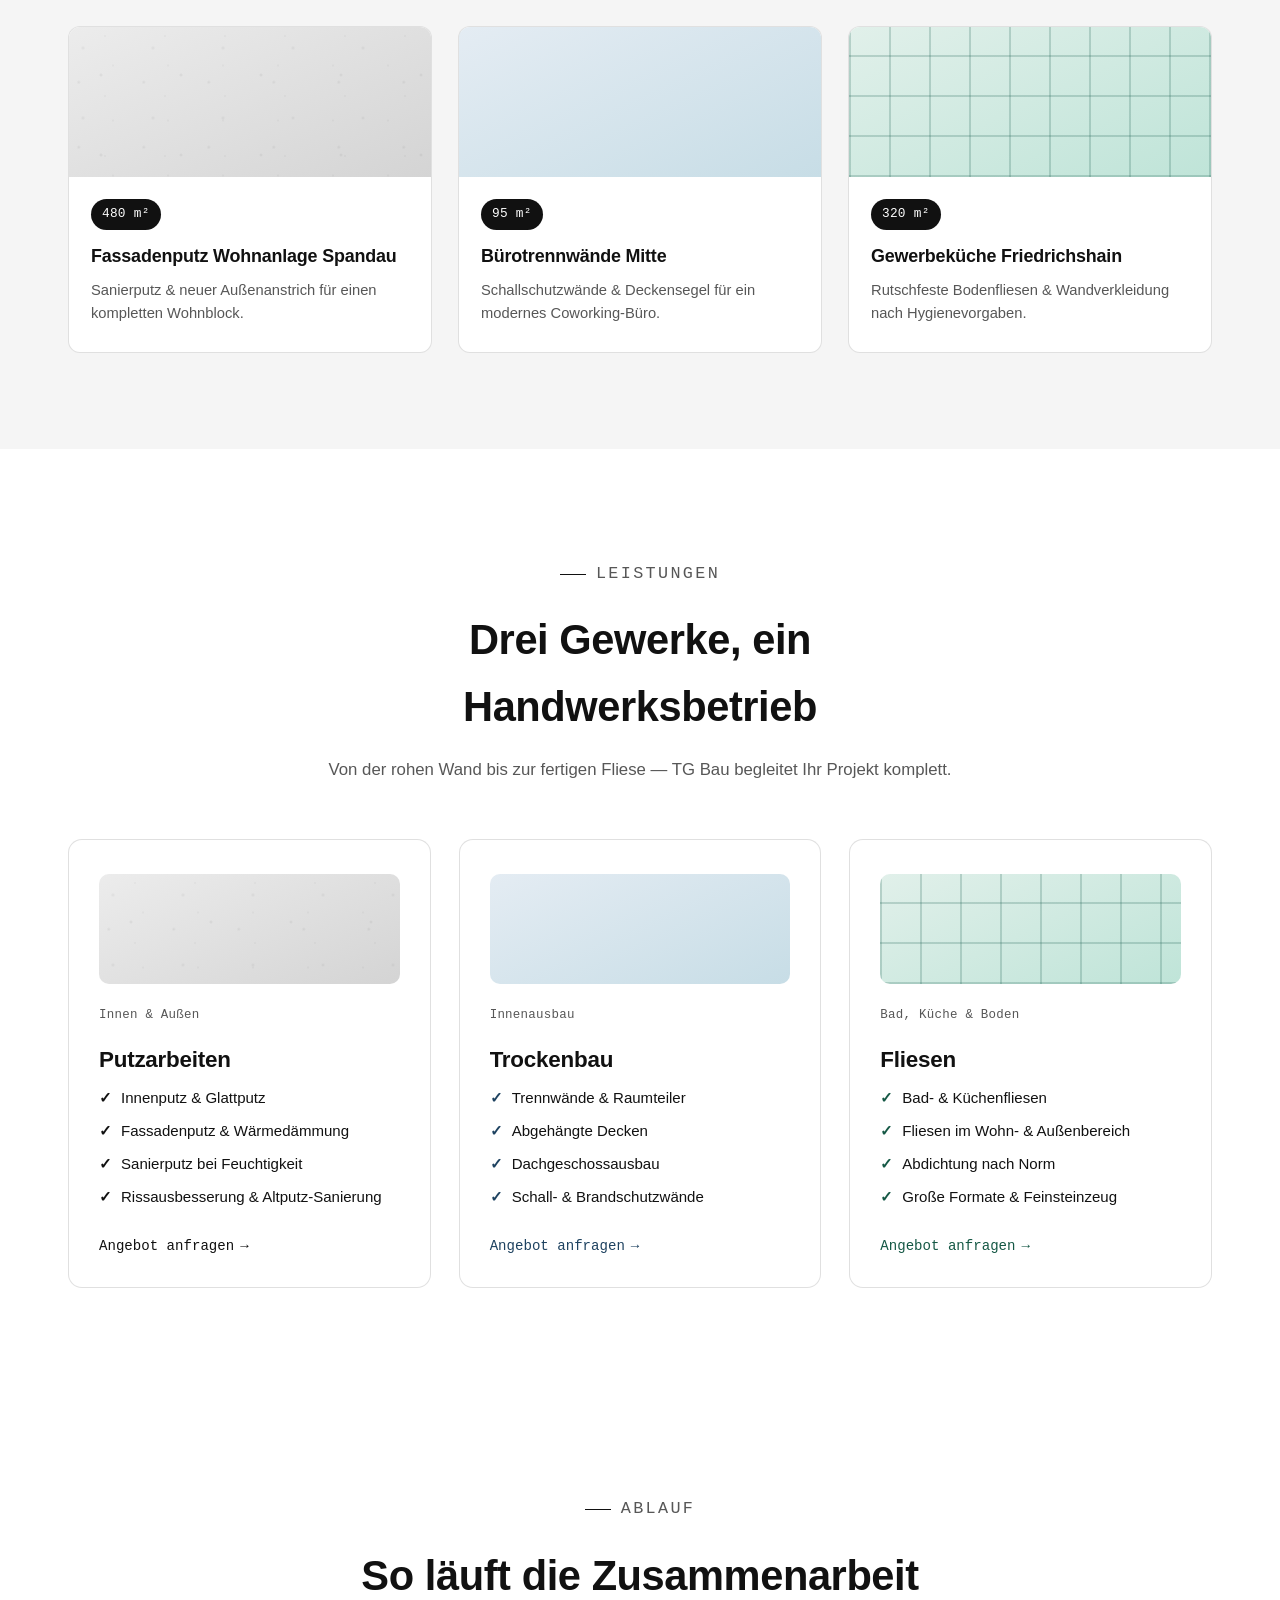
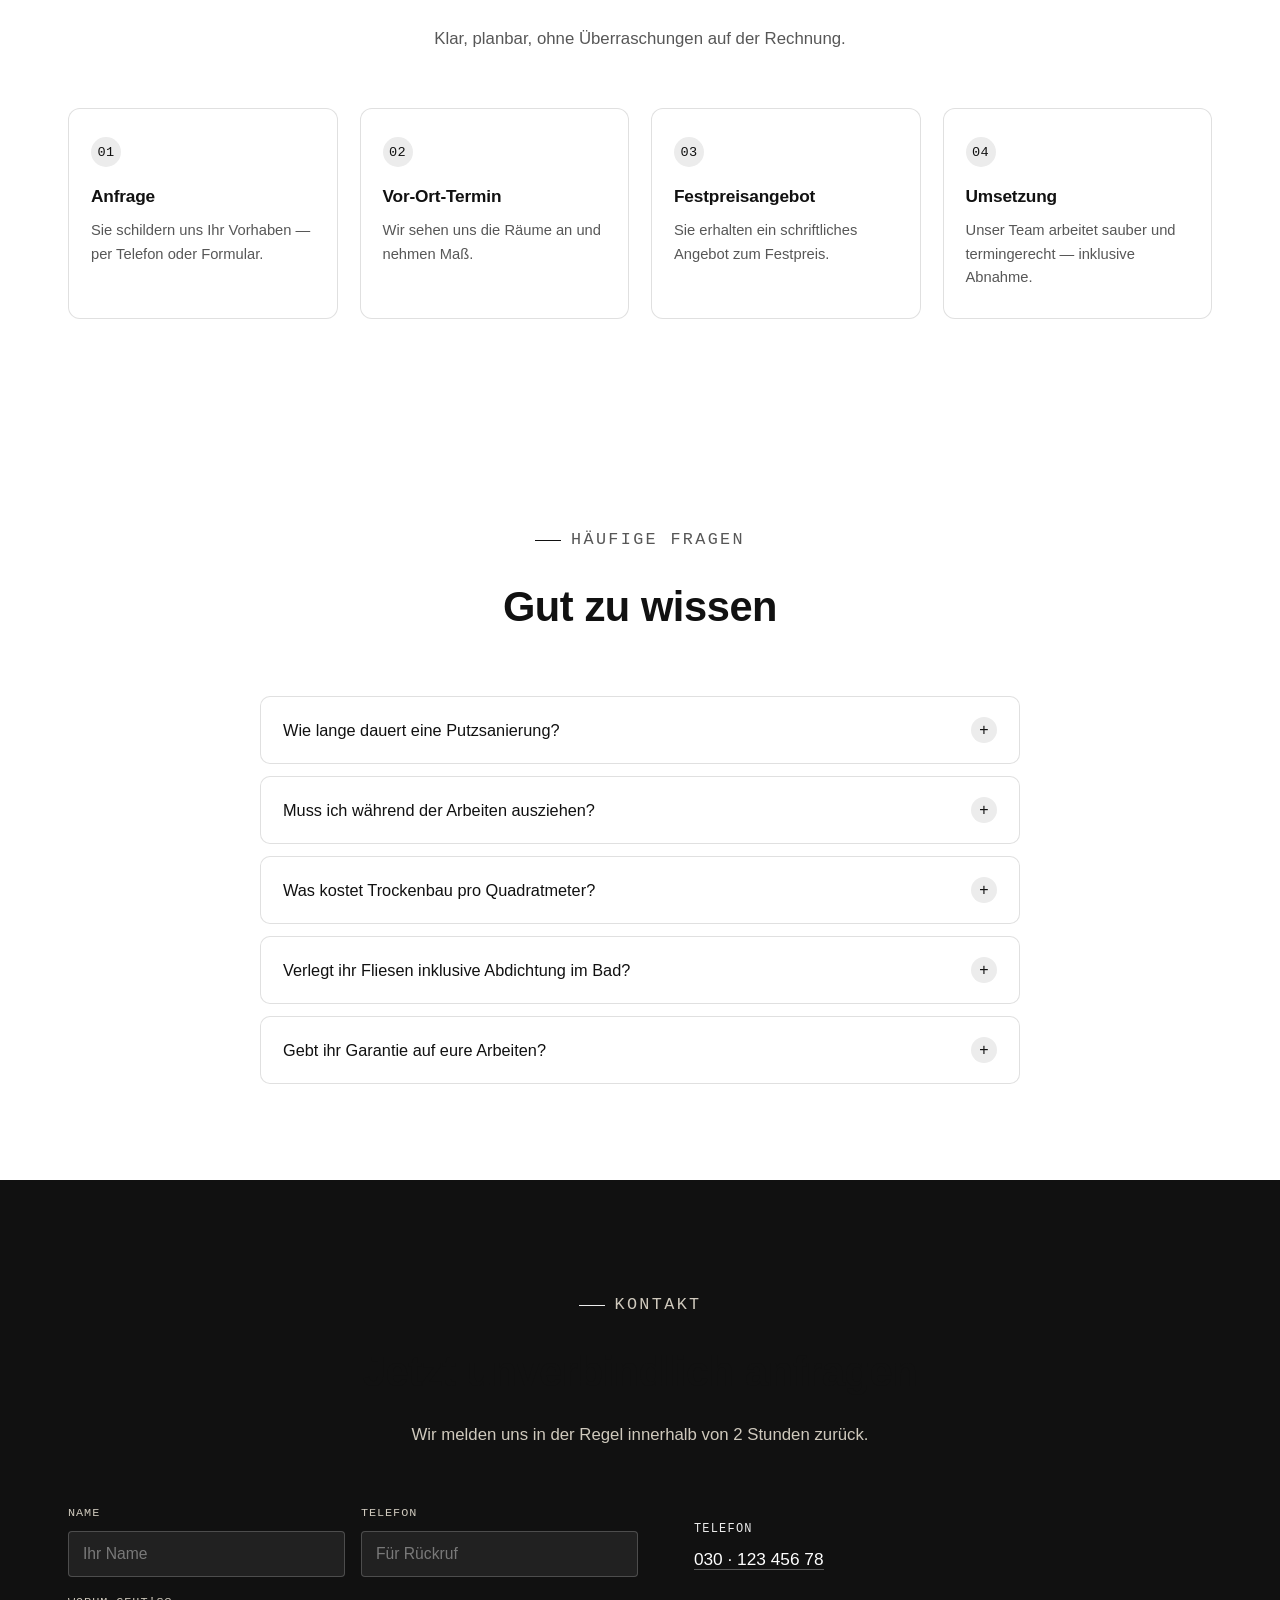
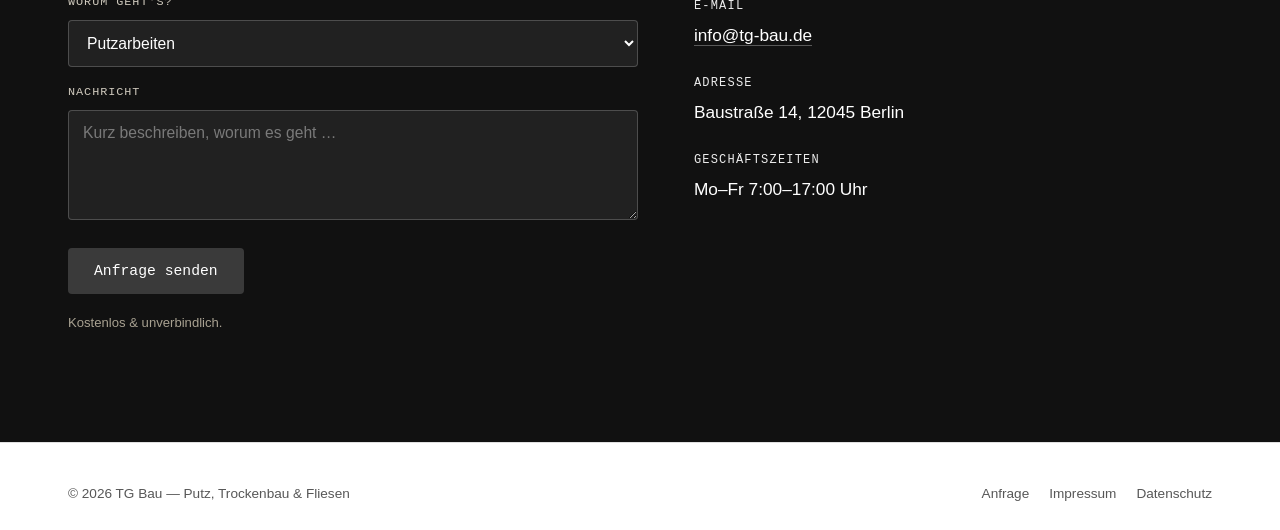
==== commit 67caf5ba: "Update index.html" ====
--- a/index.html
+++ b/index.html
@@ -10,7 +10,7 @@
 <link rel="stylesheet" href="style.css">
 </head>
 <body>
-
+##
 <header>
   <nav class="nav">
     <a href="#top" class="brand">
